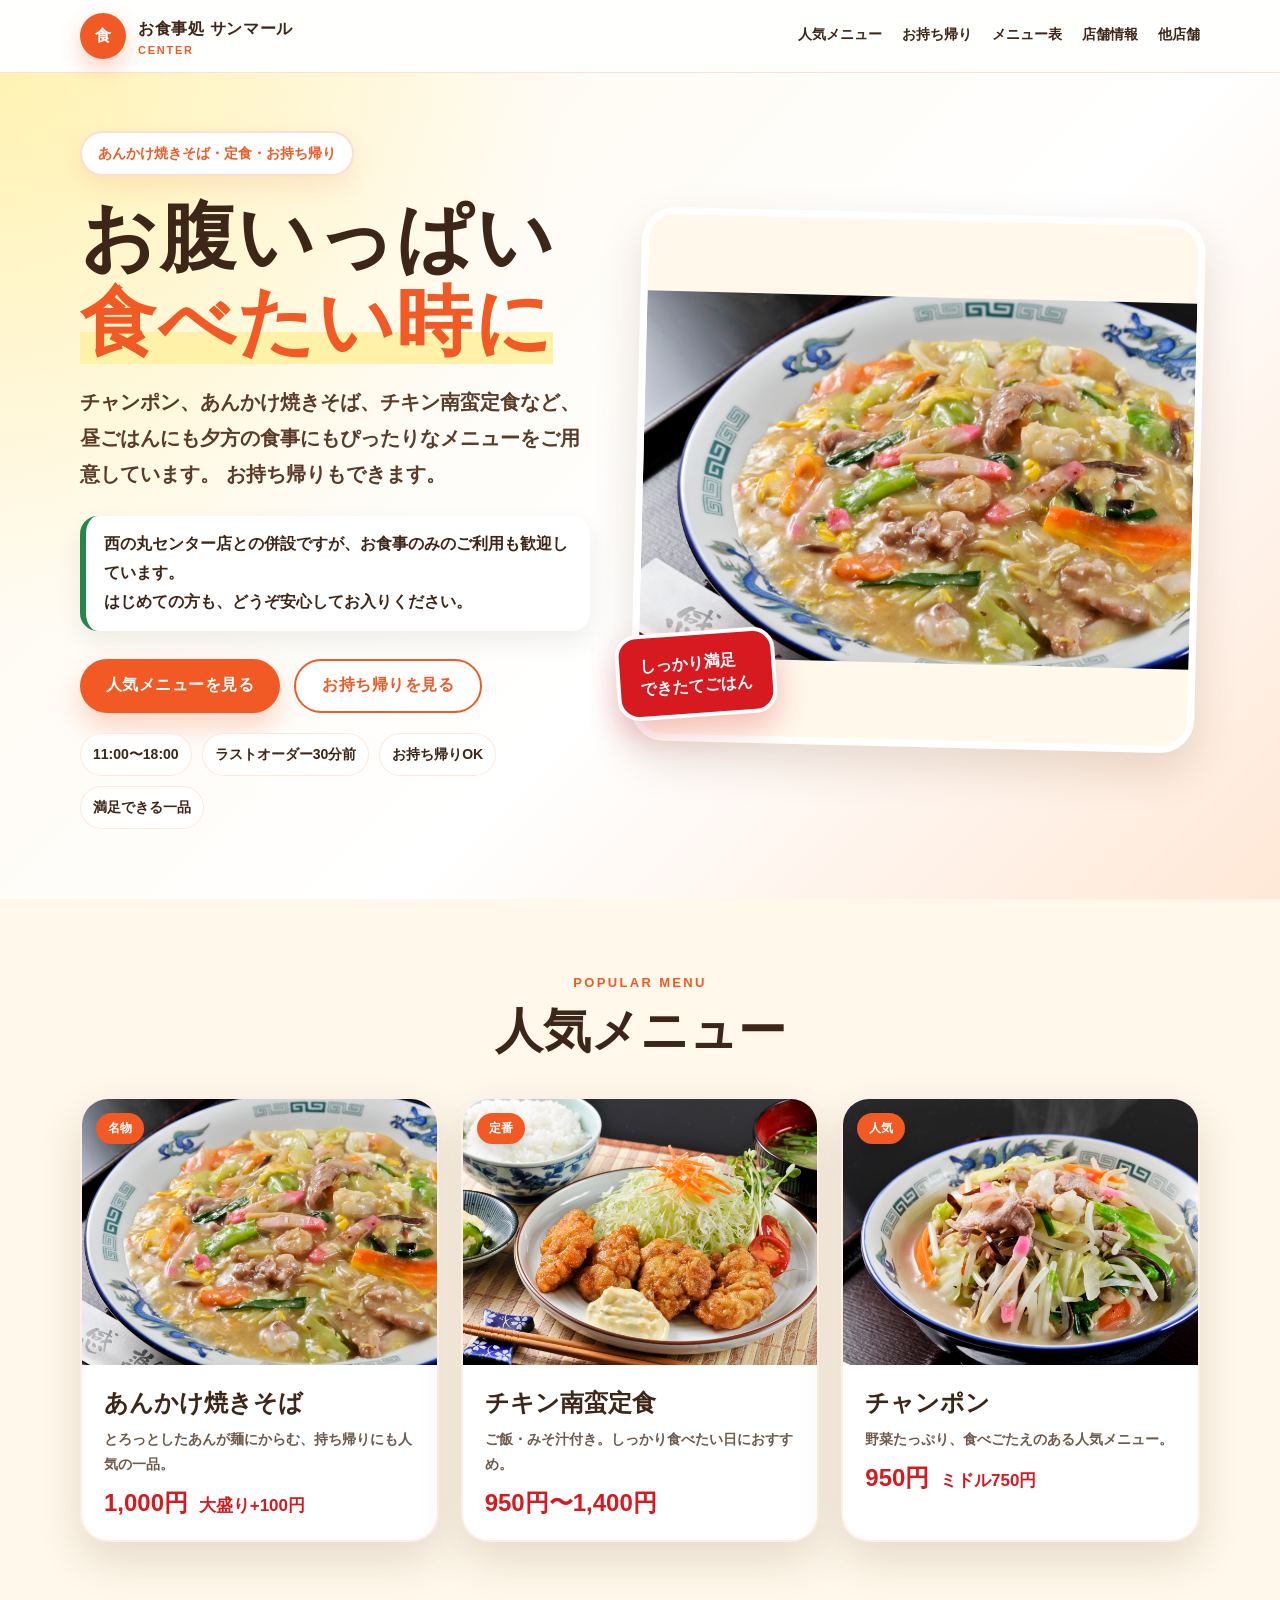
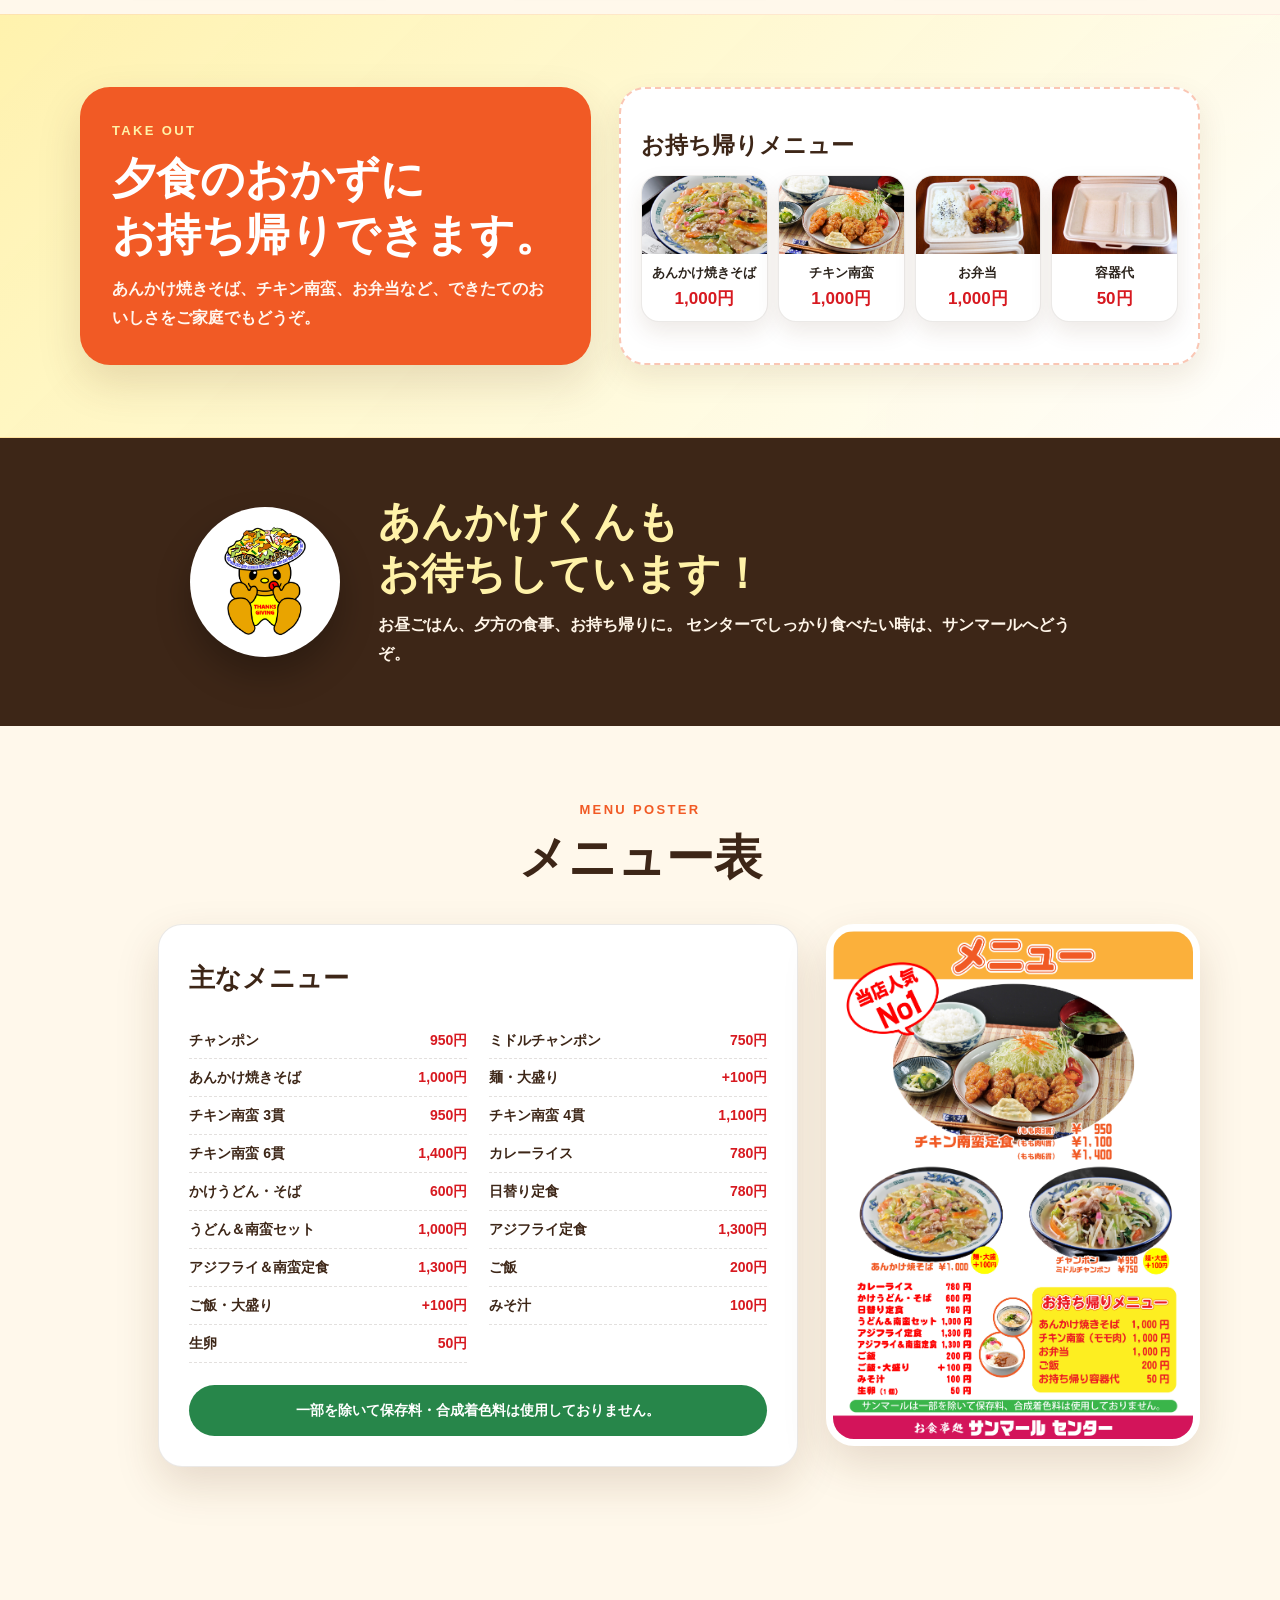
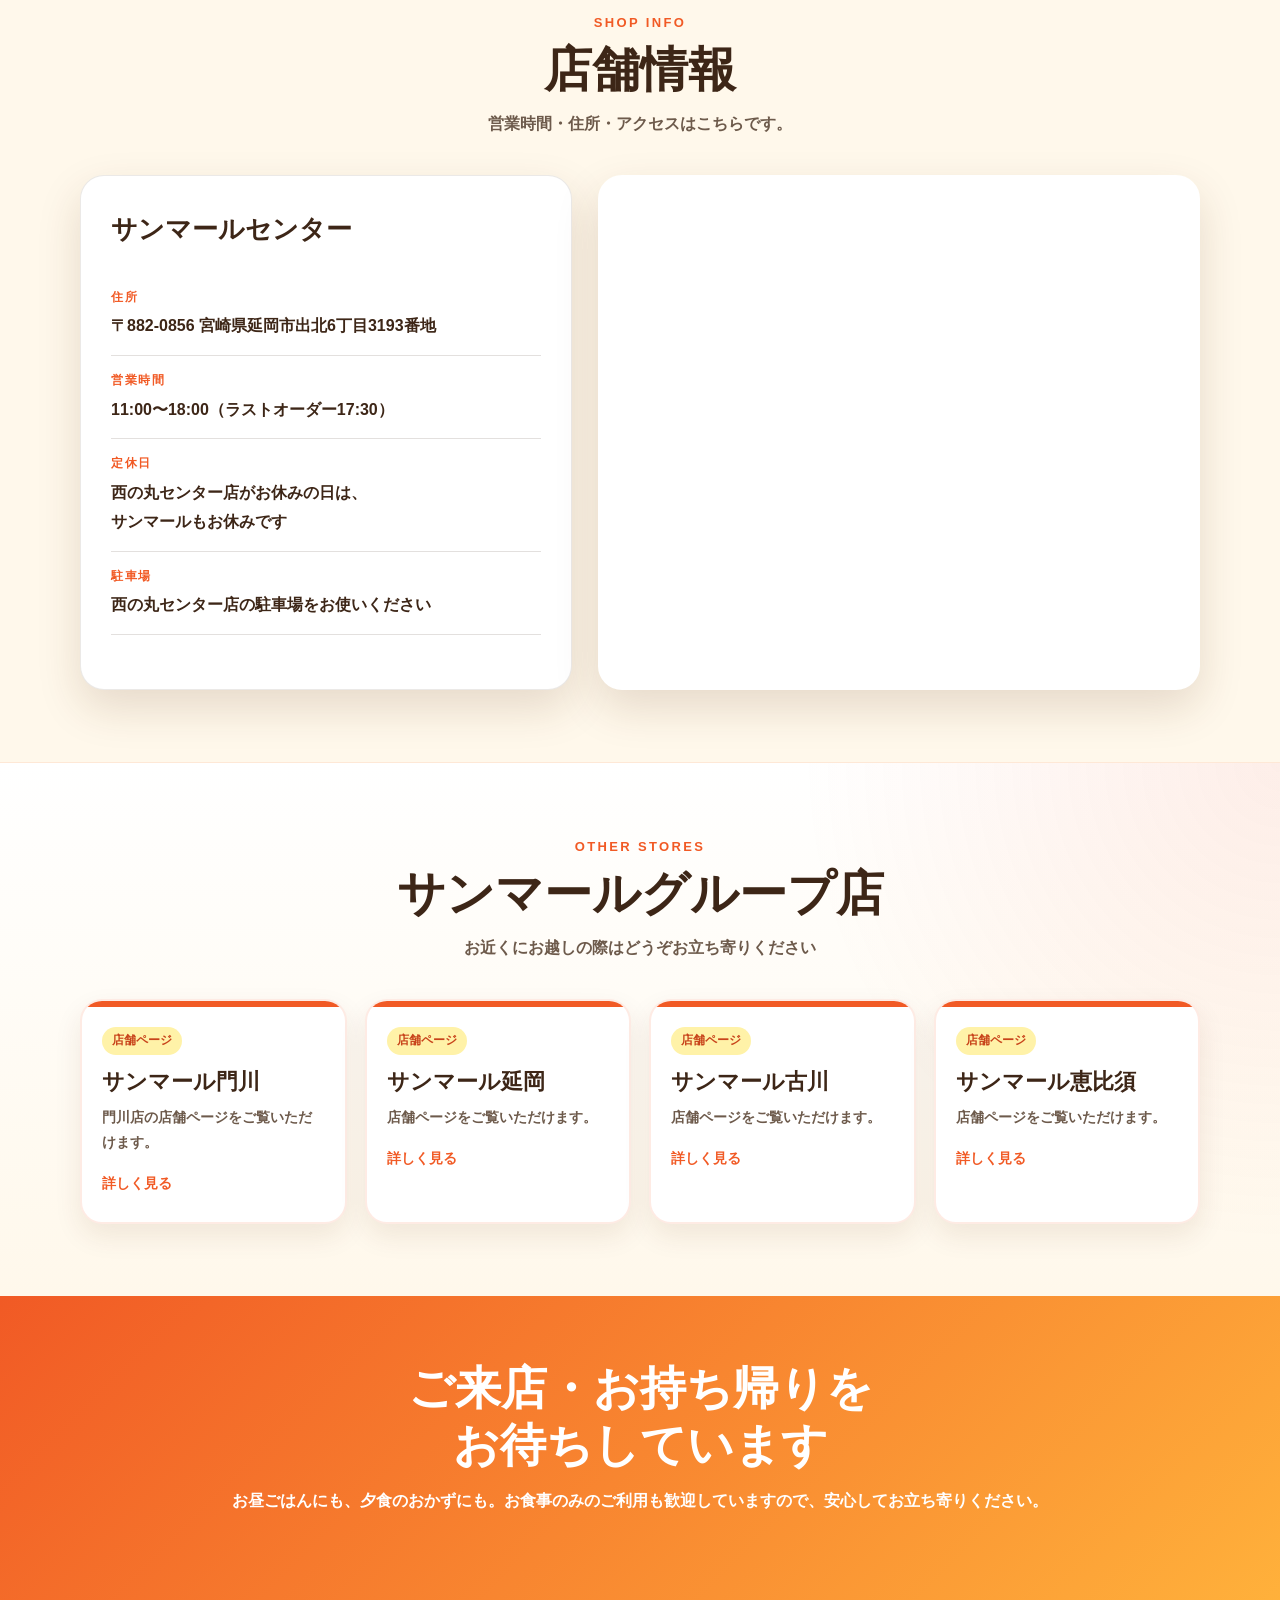
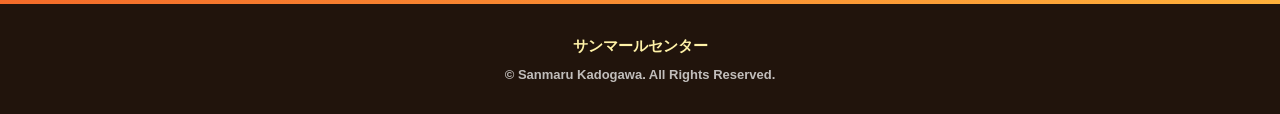
==== center.html @ 3cd0dd40 "ファーストコミット" ====
<!DOCTYPE html>
<html lang="ja">
<head>
  <meta charset="UTF-8" />
  <meta name="viewport" content="width=device-width, initial-scale=1.0" />
  <title>サンマールセンター｜あんかけ焼きそば・定食・お持ち帰り</title>
  <meta name="description" content="お食事処 サンマールセンターのホームページ。ちゃんぽん、あんかけ焼きそば、チキン南蛮定食など、しっかり食べたい日にうれしいメニューとお持ち帰りをご紹介します。" />

  <style>
    :root {
      --main: #f15a25;
      --main-dark: #c8431a;
      --sub: #ffb13b;
      --yellow: #fff2a8;
      --cream: #fff8eb;
      --paper: #ffffff;
      --brown: #3d2617;
      --text: #2c241d;
      --muted: #6d5a4b;
      --green: #27864a;
      --red: #d71920;
      --line: rgba(61, 38, 23, 0.14);
      --shadow: 0 18px 44px rgba(88, 46, 16, 0.15);
      --radius: 24px;
    }

    * {
      box-sizing: border-box;
      margin: 0;
      padding: 0;
    }

    html {
      scroll-behavior: smooth;
    }

    body {
      font-family: "Yu Gothic", "Hiragino Kaku Gothic ProN", Meiryo, sans-serif;
      color: var(--text);
      background: var(--cream);
      line-height: 1.8;
      overflow-x: hidden;
    }

    a {
      color: inherit;
      text-decoration: none;
    }

    img {
      display: block;
      max-width: 100%;
    }

    .site-header {
      position: sticky;
      top: 0;
      z-index: 100;
      background: rgba(255, 255, 255, 0.94);
      backdrop-filter: blur(12px);
      border-bottom: 1px solid rgba(241, 90, 37, 0.18);
    }

    .header-inner {
      width: min(1120px, calc(100% - 32px));
      margin: 0 auto;
      min-height: 72px;
      display: flex;
      align-items: center;
      justify-content: space-between;
      gap: 20px;
    }

    .logo {
      display: flex;
      align-items: center;
      gap: 12px;
      color: var(--brown);
      font-weight: 900;
      letter-spacing: 0.04em;
      white-space: nowrap;
    }

    .logo-mark {
      width: 46px;
      height: 46px;
      border-radius: 50%;
      display: grid;
      place-items: center;
      background: var(--main);
      color: #fff;
      font-weight: 900;
      box-shadow: 0 10px 22px rgba(241, 90, 37, 0.28);
    }

    .logo small {
      display: block;
      color: var(--main);
      font-size: 11px;
      letter-spacing: 0.16em;
      line-height: 1.2;
    }

    .nav {
      display: flex;
      align-items: center;
      gap: 20px;
      color: var(--brown);
      font-size: 14px;
      font-weight: 800;
    }

    .nav a {
      padding: 8px 0;
      border-bottom: 3px solid transparent;
    }

    .nav a:hover {
      color: var(--main);
      border-bottom-color: var(--main);
    }

    .nav .tel-link {
      padding: 10px 18px;
      border-radius: 999px;
      background: var(--main);
      color: #fff;
      border-bottom: none;
      box-shadow: 0 10px 24px rgba(241, 90, 37, 0.24);
    }

    .hero {
      background:
        radial-gradient(circle at top left, rgba(255, 242, 168, 0.84), transparent 35rem),
        linear-gradient(135deg, #fff8eb 0%, #ffffff 58%, #ffe8d7 100%);
      padding: 58px 0 70px;
    }

    .hero-inner {
      width: min(1120px, calc(100% - 32px));
      margin: 0 auto;
      display: grid;
      grid-template-columns: 0.95fr 1.05fr;
      align-items: center;
      gap: 46px;
    }

    .hero-copy {
      position: relative;
      z-index: 1;
    }

    .badge {
      display: inline-flex;
      align-items: center;
      gap: 8px;
      margin-bottom: 18px;
      padding: 8px 16px;
      border-radius: 999px;
      background: #fff;
      color: var(--main);
      border: 2px solid rgba(241, 90, 37, 0.20);
      font-size: 14px;
      font-weight: 900;
      box-shadow: 0 10px 24px rgba(241, 90, 37, 0.12);
    }

    .hero h1 {
      color: var(--brown);
      font-size: clamp(38px, 6vw, 76px);
      line-height: 1.12;
      letter-spacing: 0.02em;
      margin-bottom: 20px;
    }

    .hero h1 span {
      color: var(--main);
      background: linear-gradient(transparent 62%, var(--yellow) 62%);
    }

    .lead {
      color: #5a3b28;
      font-size: clamp(16px, 2vw, 20px);
      font-weight: 700;
      margin-bottom: 24px;
      max-width: 620px;
    }

    .entry-note {
      background: #fff;
      border-left: 6px solid var(--green);
      border-radius: 18px;
      padding: 14px 18px;
      color: var(--brown);
      font-weight: 900;
      box-shadow: 0 10px 24px rgba(44, 36, 29, 0.08);
      margin-bottom: 28px;
    }

    .hero-actions {
      display: flex;
      flex-wrap: wrap;
      gap: 14px;
      margin-bottom: 20px;
    }

    .btn {
      display: inline-flex;
      align-items: center;
      justify-content: center;
      min-height: 54px;
      padding: 0 26px;
      border-radius: 999px;
      font-weight: 900;
      letter-spacing: 0.03em;
      transition: 0.22s ease;
    }

    .btn:hover {
      transform: translateY(-2px);
    }

    .btn-main {
      background: var(--main);
      color: #fff;
      box-shadow: 0 14px 28px rgba(241, 90, 37, 0.25);
    }

    .btn-sub {
      background: #fff;
      color: var(--main);
      border: 2px solid var(--main);
    }

    .hero-points {
      display: flex;
      flex-wrap: wrap;
      gap: 10px;
      list-style: none;
      color: var(--brown);
      font-weight: 900;
      font-size: 14px;
    }

    .hero-points li {
      background: rgba(255, 255, 255, 0.86);
      border: 1px solid rgba(241, 90, 37, 0.14);
      padding: 8px 12px;
      border-radius: 999px;
    }

    .hero-visual {
      position: relative;
    }

    .hero-photo {
      border-radius: 34px;
      overflow: hidden;
      background: #fff;
      box-shadow: var(--shadow);
      border: 7px solid #fff;
      transform: rotate(1.4deg);
    }

    .hero-photo img {
      width: 100%;
      height: 520px;
      object-fit: contain;
      background: #fff8eb;
    }

    .hero-chip {
      position: absolute;
      left: -20px;
      bottom: 30px;
      background: var(--red);
      color: #fff;
      padding: 16px 20px;
      border-radius: 22px;
      font-weight: 900;
      line-height: 1.45;
      border: 4px solid #fff;
      box-shadow: 0 14px 30px rgba(215, 25, 32, 0.26);
      transform: rotate(-4deg);
    }

    .section {
      width: min(1120px, calc(100% - 32px));
      margin: 0 auto;
      padding: 72px 0;
    }

    .section-title {
      text-align: center;
      margin-bottom: 36px;
    }

    .section-title .en {
      display: block;
      color: var(--main);
      font-size: 13px;
      font-weight: 900;
      letter-spacing: 0.18em;
      margin-bottom: 6px;
    }

    .section-title h2 {
      color: var(--brown);
      font-size: clamp(30px, 4vw, 48px);
      line-height: 1.25;
    }

    .section-title p {
      color: var(--muted);
      font-weight: 700;
      margin-top: 10px;
    }

    .menu-grid {
      display: grid;
      grid-template-columns: repeat(3, 1fr);
      gap: 22px;
    }

    .menu-card {
      background: #fff;
      border-radius: 28px;
      overflow: hidden;
      box-shadow: var(--shadow);
      border: 2px solid rgba(241, 90, 37, 0.10);
      transition: 0.22s ease;
    }

    .menu-card:hover {
      transform: translateY(-5px);
    }

    .menu-photo {
      position: relative;
      aspect-ratio: 4 / 3;
      background: #f2dfca;
      overflow: hidden;
    }

    .menu-photo img {
      width: 100%;
      height: 100%;
      object-fit: cover;
    }

    .menu-tag {
      position: absolute;
      top: 14px;
      left: 14px;
      background: var(--main);
      color: #fff;
      border-radius: 999px;
      padding: 5px 12px;
      font-size: 12px;
      font-weight: 900;
      box-shadow: 0 8px 16px rgba(0, 0, 0, 0.14);
    }

    .menu-card-body {
      padding: 22px;
    }

    .menu-card-body h3 {
      color: var(--brown);
      font-size: 24px;
      line-height: 1.35;
      margin-bottom: 8px;
    }

    .menu-card-body p {
      color: var(--muted);
      font-size: 14px;
      font-weight: 700;
      margin-bottom: 12px;
    }

    .price {
      color: var(--red);
      font-size: 24px;
      font-weight: 900;
      line-height: 1.2;
      white-space: nowrap;
    }

    .price-note {
      display: inline-block;
      margin-left: 4px;
      font-size: 17px;
      line-height: 1.2;
      white-space: nowrap;
    }

    .takeout-section {
      background:
        linear-gradient(135deg, rgba(255, 242, 168, 0.92), rgba(255, 255, 255, 0.96)),
        radial-gradient(circle at bottom right, rgba(241, 90, 37, 0.18), transparent 28rem);
      border-top: 1px solid rgba(241, 90, 37, 0.12);
      border-bottom: 1px solid rgba(241, 90, 37, 0.12);
    }

    .takeout-wrap {
      width: min(1120px, calc(100% - 32px));
      margin: 0 auto;
      padding: 72px 0;
    }

    .takeout-head {
      display: grid;
      grid-template-columns: 0.9fr 1.1fr;
      gap: 28px;
      align-items: stretch;
    }

    .takeout-message {
      background: var(--main);
      color: #fff;
      padding: 32px;
      border-radius: 30px;
      box-shadow: var(--shadow);
    }

    .takeout-message .en {
      font-weight: 900;
      letter-spacing: 0.18em;
      font-size: 13px;
      color: var(--yellow);
    }

    .takeout-message h2 {
      font-size: clamp(32px, 3.6vw, 44px);
      line-height: 1.28;
      margin: 8px 0 12px;
    }

    .takeout-message p {
      font-weight: 800;
      color: #fff7ef;
    }

    .nobr {
      white-space: nowrap;
    }

    .takeout-menu-panel {
      background: #fff;
      border-radius: 26px;
      padding: 22px 20px;
      box-shadow: 0 12px 30px rgba(88, 46, 16, 0.10);
      border: 2px dashed rgba(241, 90, 37, 0.34);
      display: flex;
      flex-direction: column;
      justify-content: center;
    }

    .takeout-menu-title {
      color: var(--brown);
      font-size: 23px;
      margin-bottom: 14px;
      line-height: 1.35;
    }

    .takeout-grid {
      display: grid;
      grid-template-columns: repeat(4, 1fr);
      gap: 10px;
    }

    .takeout-card {
      background: #fff;
      border-radius: 18px;
      overflow: hidden;
      box-shadow: 0 10px 22px rgba(88, 46, 16, 0.10);
      border: 1px solid rgba(61, 38, 23, 0.10);
    }

    .takeout-card img {
      width: 100%;
      aspect-ratio: 4 / 3;
      object-fit: cover;
      background: #f2dfca;
    }

    .takeout-card-body {
      padding: 16px;
      text-align: center;
      font-weight: 900;
    }

    .takeout-card-body span {
      display: block;
      color: var(--red);
      font-size: 20px;
      margin-top: 4px;
    }

    .takeout-menu-panel .takeout-card img {
      aspect-ratio: 16 / 10;
    }

    .takeout-menu-panel .takeout-card-body {
      padding: 10px 6px;
      font-size: 13px;
      line-height: 1.45;
    }

    .takeout-menu-panel .takeout-card-body span {
      font-size: 17px;
    }

    .first-guide {
      display: grid;
      grid-template-columns: 1fr 1fr 1fr;
      gap: 20px;
    }

    .guide-card {
      background: #fff;
      border-radius: var(--radius);
      padding: 26px;
      border: 2px solid rgba(241, 90, 37, 0.12);
      box-shadow: 0 12px 28px rgba(88, 46, 16, 0.09);
    }

    .guide-icon {
      width: 50px;
      height: 50px;
      border-radius: 50%;
      display: grid;
      place-items: center;
      background: var(--yellow);
      color: var(--main-dark);
      font-size: 24px;
      margin-bottom: 12px;
    }

    .guide-card h3 {
      color: var(--brown);
      font-size: 21px;
      margin-bottom: 8px;
    }

    .guide-card p {
      color: var(--muted);
      font-weight: 700;
      font-size: 14px;
    }

    .poster-wrap {
      display: grid;
      grid-template-columns: minmax(600px, 1fr) minmax(300px, 0.52fr);
      gap: 28px;
      align-items: start;
      justify-content: center;
    }

    .poster-text,
    .info-card,
    .mascot-card {
      background: #fff;
      border-radius: var(--radius);
      padding: 30px;
      box-shadow: var(--shadow);
      border: 1px solid rgba(61, 38, 23, 0.10);
    }

    .poster-text {
      width: 100%;
      max-width: 640px;
      justify-self: end;
      min-height: 430px;
      display: flex;
      flex-direction: column;
      justify-content: center;
    }

    .poster-text h3,
    .info-card h3,
    .mascot-card h3 {
      color: var(--brown);
      font-size: 26px;
      margin-bottom: 20px;
    }

    .menu-list {
      display: grid;
      grid-template-columns: repeat(2, minmax(0, 1fr));
      column-gap: 22px;
      list-style: none;
    }

    .menu-list li {
      display: flex;
      justify-content: space-between;
      align-items: baseline;
      gap: 10px;
      min-width: 0;
      padding: 9px 0;
      border-bottom: 1px dashed var(--line);
      color: var(--brown);
      font-size: 14px;
      font-weight: 900;
      line-height: 1.35;
    }

    .menu-list li span:first-child {
      min-width: 0;
    }

    .menu-list li span:last-child {
      color: var(--red);
      white-space: nowrap;
    }

    .notice {
      margin-top: 22px;
      background: var(--green);
      color: #fff;
      border-radius: 999px;
      padding: 13px 16px;
      font-size: 14px;
      font-weight: 900;
      text-align: center;
    }

    .photo-panel {
      background: #fff;
      border-radius: 28px;
      overflow: hidden;
      box-shadow: var(--shadow);
      border: 7px solid #fff;
      width: 100%;
      max-width: 380px;
      justify-self: start;
    }

    .photo-panel img {
      width: 100%;
      height: auto;
    }


    .stores-section {
      background:
        radial-gradient(circle at top right, rgba(241, 90, 37, 0.10), transparent 30rem),
        linear-gradient(180deg, #ffffff 0%, var(--cream) 100%);
      border-top: 1px solid rgba(241, 90, 37, 0.10);
    }

    .store-grid {
      display: grid;
      grid-template-columns: repeat(4, 1fr);
      gap: 18px;
    }

    .store-card {
      background: #fff;
      border-radius: 22px;
      padding: 24px 20px;
      border: 2px solid rgba(241, 90, 37, 0.12);
      box-shadow: 0 12px 28px rgba(88, 46, 16, 0.09);
      transition: 0.22s ease;
      position: relative;
      overflow: hidden;
    }

    .store-card::before {
      content: "";
      position: absolute;
      inset: 0 0 auto 0;
      height: 6px;
      background: var(--main);
    }

    .store-card:hover {
      transform: translateY(-4px);
      box-shadow: 0 18px 38px rgba(88, 46, 16, 0.14);
    }

    .store-card .store-label {
      display: inline-flex;
      align-items: center;
      justify-content: center;
      min-height: 28px;
      padding: 0 10px;
      border-radius: 999px;
      background: var(--yellow);
      color: var(--main-dark);
      font-size: 12px;
      font-weight: 900;
      margin-bottom: 12px;
    }

    .store-card h3 {
      color: var(--brown);
      font-size: 22px;
      line-height: 1.35;
      margin-bottom: 8px;
    }

    .store-card p {
      color: var(--muted);
      font-size: 14px;
      font-weight: 700;
      margin-bottom: 14px;
    }

    .store-card .store-link-text {
      color: var(--main);
      font-weight: 900;
      font-size: 14px;
    }


    .mascot-area {
      background: var(--brown);
      color: #fff;
    }

    .mascot-inner {
      width: min(900px, calc(100% - 32px));
      margin: 0 auto;
      padding: 58px 0;
      display: grid;
      grid-template-columns: 160px 1fr;
      gap: 28px;
      align-items: center;
    }

    .mascot-img {
      width: 150px;
      height: 150px;
      border-radius: 50%;
      object-fit: contain;
      background: #fff;
      padding: 12px;
      box-shadow: 0 18px 34px rgba(0, 0, 0, 0.26);
    }

    .mascot-area h2 {
      color: var(--yellow);
      font-size: clamp(28px, 4vw, 42px);
      line-height: 1.25;
      margin-bottom: 10px;
    }

    .mascot-area p {
      color: #fff5e8;
      font-weight: 800;
    }

    .info {
      display: grid;
      grid-template-columns: 0.9fr 1.1fr;
      gap: 26px;
      align-items: stretch;
    }

    .info-row {
      padding: 14px 0;
      border-bottom: 1px solid var(--line);
    }

    .info-row strong {
      display: block;
      color: var(--main);
      font-size: 12px;
      letter-spacing: 0.14em;
      margin-bottom: 4px;
    }

    .info-row span,
    .info-row a {
      font-weight: 800;
      color: var(--brown);
    }

    .map-box {
      min-height: 380px;
      border-radius: var(--radius);
      overflow: hidden;
      box-shadow: var(--shadow);
      border: 7px solid #fff;
      background: #fff;
    }

    .map-box iframe {
      width: 100%;
      height: 100%;
      min-height: 380px;
      border: 0;
      display: block;
    }
.cta {
      background: linear-gradient(135deg, var(--main), var(--sub));
      color: #fff;
      text-align: center;
      padding: 64px 20px;
    }

    .cta h2 {
      font-size: clamp(30px, 4vw, 46px);
      line-height: 1.25;
      margin-bottom: 12px;
    }

    .cta p {
      font-weight: 800;
      margin-bottom: 24px;
    }

    .cta .tel {
      display: inline-flex;
      align-items: center;
      justify-content: center;
      min-height: 58px;
      padding: 0 30px;
      border-radius: 999px;
      background: #fff;
      color: var(--main);
      font-size: 24px;
      font-weight: 900;
      box-shadow: 0 14px 30px rgba(0, 0, 0, 0.16);
    }

    .site-footer {
      background: #21140c;
      color: rgba(255, 255, 255, 0.72);
      text-align: center;
      padding: 28px 20px;
      font-size: 13px;
      font-weight: 700;
    }

    .site-footer strong {
      display: block;
      color: #fff2a8;
      font-size: 15px;
      margin-bottom: 4px;
    }

    @media (max-width: 960px) {
      .nav {
        display: none;
      }

      .hero-inner,
      .takeout-head,
      .poster-wrap,
      .info,
      .mascot-inner {
        grid-template-columns: 1fr;
      }

      .poster-text,
      .photo-panel {
        max-width: 560px;
        justify-self: center;
      }

      .hero {
        padding-top: 42px;
      }

      .hero-photo {
        transform: none;
      }

      .hero-photo img {
        height: 380px;
      }

      .hero-chip {
        left: 14px;
        bottom: 14px;
      }

      .menu-grid,
      .first-guide {
        grid-template-columns: 1fr;
      }

      .store-grid {
        grid-template-columns: repeat(2, 1fr);
      }

      .takeout-grid {
        grid-template-columns: repeat(2, 1fr);
      }

      .mascot-img {
        justify-self: center;
      }

      .mascot-area {
        text-align: center;
      }
    }

    @media (min-width: 561px) and (max-width: 960px) {
      .poster-wrap {
        grid-template-columns: minmax(0, 1fr) minmax(220px, 0.48fr);
        gap: 22px;
      }

      .poster-text,
      .photo-panel {
        max-width: none;
      }

      .poster-text {
        padding: 24px;
      }

      .menu-list {
        grid-template-columns: repeat(2, minmax(0, 1fr));
        column-gap: 18px;
      }

      .menu-list li {
        font-size: 13px;
        gap: 8px;
        padding: 8px 0;
      }

      .notice {
        font-size: 12px;
        padding: 10px 12px;
      }
    }
    @media (max-width: 560px) {
      .header-inner,
      .hero-inner,
      .section,
      .takeout-wrap,
      .mascot-inner {
        width: min(100% - 22px, 1120px);
      }

      .site-header {
        position: static;
      }

      .logo {
        font-size: 14px;
      }

      .logo-mark {
        width: 40px;
        height: 40px;
      }

      .hero h1 {
        font-size: 38px;
      }

      .hero-photo img {
        height: 300px;
      }

      .btn,
      .cta .tel {
        width: 100%;
      }

      .takeout-grid {
        grid-template-columns: 1fr;
      }

      .store-grid {
        grid-template-columns: 1fr;
      }

      .takeout-message,
      .poster-text,
      .info-card {
        padding: 24px;
      }

      .photo-panel {
        max-width: 100%;
      }

      .nobr {
        white-space: normal;
      }

      .menu-list {
        grid-template-columns: 1fr;
      }

      .menu-list li {
        align-items: flex-start;
        font-size: 14px;
      }
}
  </style>
</head>
<body>
  <header class="site-header">
    <div class="header-inner">
      <a href="#top" class="logo">
        <span class="logo-mark">食</span>
        <span>
          お食事処 サンマール
          <small>CENTER</small>
        </span>
      </a>

      <nav class="nav">
        <a href="#menu">人気メニュー</a>
        <a href="#takeout">お持ち帰り</a>
        <a href="#poster">メニュー表</a>
        <a href="#access">店舗情報</a>
        <a href="#stores">他店舗</a>
      </nav>
    </div>
  </header>

  <main id="top">
    <section class="hero">
      <div class="hero-inner">
        <div class="hero-copy">
          <div class="badge">あんかけ焼きそば・定食・お持ち帰り</div>
          <h1>お腹いっぱい<br><span>食べたい時に</span></h1>
          <p class="lead">
            チャンポン、あんかけ焼きそば、チキン南蛮定食など、
            昼ごはんにも夕方の食事にもぴったりなメニューをご用意しています。
            お持ち帰りもできます。
          </p>


          <div class="entry-note">
            西の丸センター店との併設ですが、お食事のみのご利用も歓迎しています。<br>
            はじめての方も、どうぞ安心してお入りください。
          </div>
          <div class="hero-actions">
            <a href="#menu" class="btn btn-main">人気メニューを見る</a>
            <a href="#takeout" class="btn btn-sub">お持ち帰りを見る</a>
          </div>

          <ul class="hero-points">
            <li>11:00〜18:00</li><li>ラストオーダー30分前</li>
            <li>お持ち帰りOK</li>
            <li>満足できる一品</li>
          </ul>
        </div>

        <div class="hero-visual">
          <div class="hero-photo">
            <img src="images/131204_440.jpg" alt="チキン南蛮定食" />
          </div>
          <div class="hero-chip">しっかり満足<br>できたてごはん</div>
        </div>
      </div>
    </section>

    <section class="section" id="menu">
      <div class="section-title">
        <span class="en">POPULAR MENU</span>
        <h2>人気メニュー</h2>
      </div>

      <div class="menu-grid">
        <article class="menu-card">
          <div class="menu-photo">
            <img src="images/131204_440.jpg" alt="あんかけ焼きそば" />
            <span class="menu-tag">名物</span>
          </div>
          <div class="menu-card-body">
            <h3>あんかけ焼きそば</h3>
            <p>とろっとしたあんが麺にからむ、持ち帰りにも人気の一品。</p>
            <div class="price">1,000円 <span class="price-note">大盛り+100円</span></div>
          </div>
        </article>

        <article class="menu-card">
          <div class="menu-photo">
            <img src="images/131204_396.jpg" alt="チキン南蛮定食" />
            <span class="menu-tag">定番</span>
          </div>
          <div class="menu-card-body">
            <h3>チキン南蛮定食</h3>
            <p>ご飯・みそ汁付き。しっかり食べたい日におすすめ。</p>
            <div class="price">950円〜1,400円</div>
          </div>
        </article>

        <article class="menu-card">
          <div class="menu-photo">
            <img src="images/131204_443.jpg" alt="チャンポン" />
            <span class="menu-tag">人気</span>
          </div>
          <div class="menu-card-body">
            <h3>チャンポン</h3>
            <p>野菜たっぷり、食べごたえのある人気メニュー。</p>
            <div class="price">950円 <span class="price-note">ミドル750円</span></div>
          </div>
        </article>
      </div>
    </section>

    <section class="takeout-section" id="takeout">
      <div class="takeout-wrap">
        <div class="takeout-head">
          <div class="takeout-message">
            <div class="en">TAKE OUT</div>
            <h2><span class="nobr">夕食のおかずに</span><br><span class="nobr">お持ち帰りできます。</span></h2>
            <p>あんかけ焼きそば、チキン南蛮、お弁当など、できたてのおいしさをご家庭でもどうぞ。</p>
          </div>

          <div class="takeout-menu-panel">
            <h3 class="takeout-menu-title">お持ち帰りメニュー</h3>
            <div class="takeout-grid">
              <article class="takeout-card">
                <img src="images/131204_440.jpg" alt="あんかけ焼きそば" />
                <div class="takeout-card-body">あんかけ焼きそば<span>1,000円</span></div>
              </article>
              <article class="takeout-card">
                <img src="images/131204_396.jpg" alt="チキン南蛮" />
                <div class="takeout-card-body">チキン南蛮<span>1,000円</span></div>
              </article>
              <article class="takeout-card">
                <img src="images/IMG_4822.JPG" alt="お弁当" />
                <div class="takeout-card-body">お弁当<span>1,000円</span></div>
              </article>
              <article class="takeout-card">
                <img src="images/弁当箱.jpg" alt="お持ち帰り容器" />
                <div class="takeout-card-body">容器代<span>50円</span></div>
              </article>
            </div>
          </div>
        </div>
      </div>
    </section>

    <section class="mascot-area">
      <div class="mascot-inner">
        <img class="mascot-img" src="images/あんかけくん2021.jpg" alt="あんかけくん" />
        <div>
          <h2>あんかけくんも<br>お待ちしています！</h2>
          <p>
            お昼ごはん、夕方の食事、お持ち帰りに。
            センターでしっかり食べたい時は、サンマールへどうぞ。
          </p>
        </div>
      </div>
    </section>

    <section class="section" id="poster">
      <div class="section-title">
        <span class="en">MENU POSTER</span>
        <h2>メニュー表</h2>
      </div>

      <div class="poster-wrap">
        <div class="poster-text">
          <h3>主なメニュー</h3>
          <ul class="menu-list">
            <li><span>チャンポン</span><span>950円</span></li>
            <li><span>ミドルチャンポン</span><span>750円</span></li>
            <li><span>あんかけ焼きそば</span><span>1,000円</span></li>
            <li><span>麺・大盛り</span><span>+100円</span></li>
            <li><span>チキン南蛮 3貫</span><span>950円</span></li>
            <li><span>チキン南蛮 4貫</span><span>1,100円</span></li>
            <li><span>チキン南蛮 6貫</span><span>1,400円</span></li>
            <li><span>カレーライス</span><span>780円</span></li>
            <li><span>かけうどん・そば</span><span>600円</span></li>
            <li><span>日替り定食</span><span>780円</span></li>
            <li><span>うどん＆南蛮セット</span><span>1,000円</span></li>
            <li><span>アジフライ定食</span><span>1,300円</span></li>
            <li><span>アジフライ＆南蛮定食</span><span>1,300円</span></li>
            <li><span>ご飯</span><span>200円</span></li>
            <li><span>ご飯・大盛り</span><span>+100円</span></li>
            <li><span>みそ汁</span><span>100円</span></li>
            <li><span>生卵</span><span>50円</span></li>
          </ul>
          <div class="notice">一部を除いて保存料・合成着色料は使用しておりません。</div>
        </div>

        <div class="photo-panel">
          <img src="images/メニュー_センター.jpg" alt="サンマールセンターのメニュー表" />
        </div>
      </div>
    </section>

    <section class="section" id="access">
      <div class="section-title">
        <span class="en">SHOP INFO</span>
        <h2>店舗情報</h2>
        <p>営業時間・住所・アクセスはこちらです。</p>
      </div>

      <div class="info">
        <div class="info-card">
          <h3>サンマールセンター</h3>
          <div class="info-row"><strong>住所</strong><span>〒882-0856 宮崎県延岡市出北6丁目3193番地</span></div>
          <div class="info-row"><strong>営業時間</strong><span>11:00〜18:00（ラストオーダー17:30）</span></div>
          <div class="info-row"><strong>定休日</strong><span>西の丸センター店がお休みの日は、<br>サンマールもお休みです</span></div>
          <div class="info-row"><strong>駐車場</strong><span>西の丸センター店の駐車場をお使いください</span></div>
          <div style="margin-top: 24px;">
          </div>
        </div>

        <div class="map-box">
          <iframe src="https://www.google.com/maps?q=%E3%82%B5%E3%83%B3%E3%83%9E%E3%83%BC%E3%83%AB%E3%82%BB%E3%83%B3%E3%82%BF%E3%83%BC%20%E5%AE%AE%E5%B4%8E%E7%9C%8C%E5%BB%B6%E5%B2%A1%E5%B8%82%E5%87%BA%E5%8C%976%E4%B8%81%E7%9B%AE3193%E7%95%AA%E5%9C%B0&output=embed" allowfullscreen="" loading="lazy" referrerpolicy="no-referrer-when-downgrade"></iframe>
        </div>
        </div>
      </div>
    </section>

    <section class="stores-section" id="stores">
      <div class="section">
        <div class="section-title">
          <span class="en">OTHER STORES</span>
          <h2>サンマールグループ店</h2>
          <p>お近くにお越しの際はどうぞお立ち寄りください</p>
        </div>

        <div class="store-grid">
          <a class="store-card" href="kadogawa.html" aria-label="お食事処 サンマール 門川の店舗ページ"><span class="store-label">店舗ページ</span><h3>サンマール門川</h3><p>門川店の店舗ページをご覧いただけます。</p><span class="store-link-text">詳しく見る</span></a>
          <a class="store-card" href="nobeoka.html" aria-label="サンマール延岡の店舗ページ"><span class="store-label">店舗ページ</span><h3>サンマール延岡</h3><p>店舗ページをご覧いただけます。</p><span class="store-link-text">詳しく見る</span></a>

          <a class="store-card" href="furukawa.html" aria-label="サンマール古川の店舗ページ"><span class="store-label">店舗ページ</span><h3>サンマール古川</h3><p>店舗ページをご覧いただけます。</p><span class="store-link-text">詳しく見る</span></a>

          <a class="store-card" href="ebisu.html" aria-label="サンマール恵比須の店舗ページ"><span class="store-label">店舗ページ</span><h3>サンマール恵比須</h3><p>店舗ページをご覧いただけます。</p><span class="store-link-text">詳しく見る</span></a>
        </div>
      </div>
    </section>

    <section class="cta">
      <h2>ご来店・お持ち帰りを<br>お待ちしています</h2>
      <p>お昼ごはんにも、夕食のおかずにも。お食事のみのご利用も歓迎していますので、安心してお立ち寄りください。</p>
    </section>
  </main>

  <footer class="site-footer">
    <strong>サンマールセンター</strong>
    © Sanmaru Kadogawa. All Rights Reserved.
  </footer>
</body>
</html>
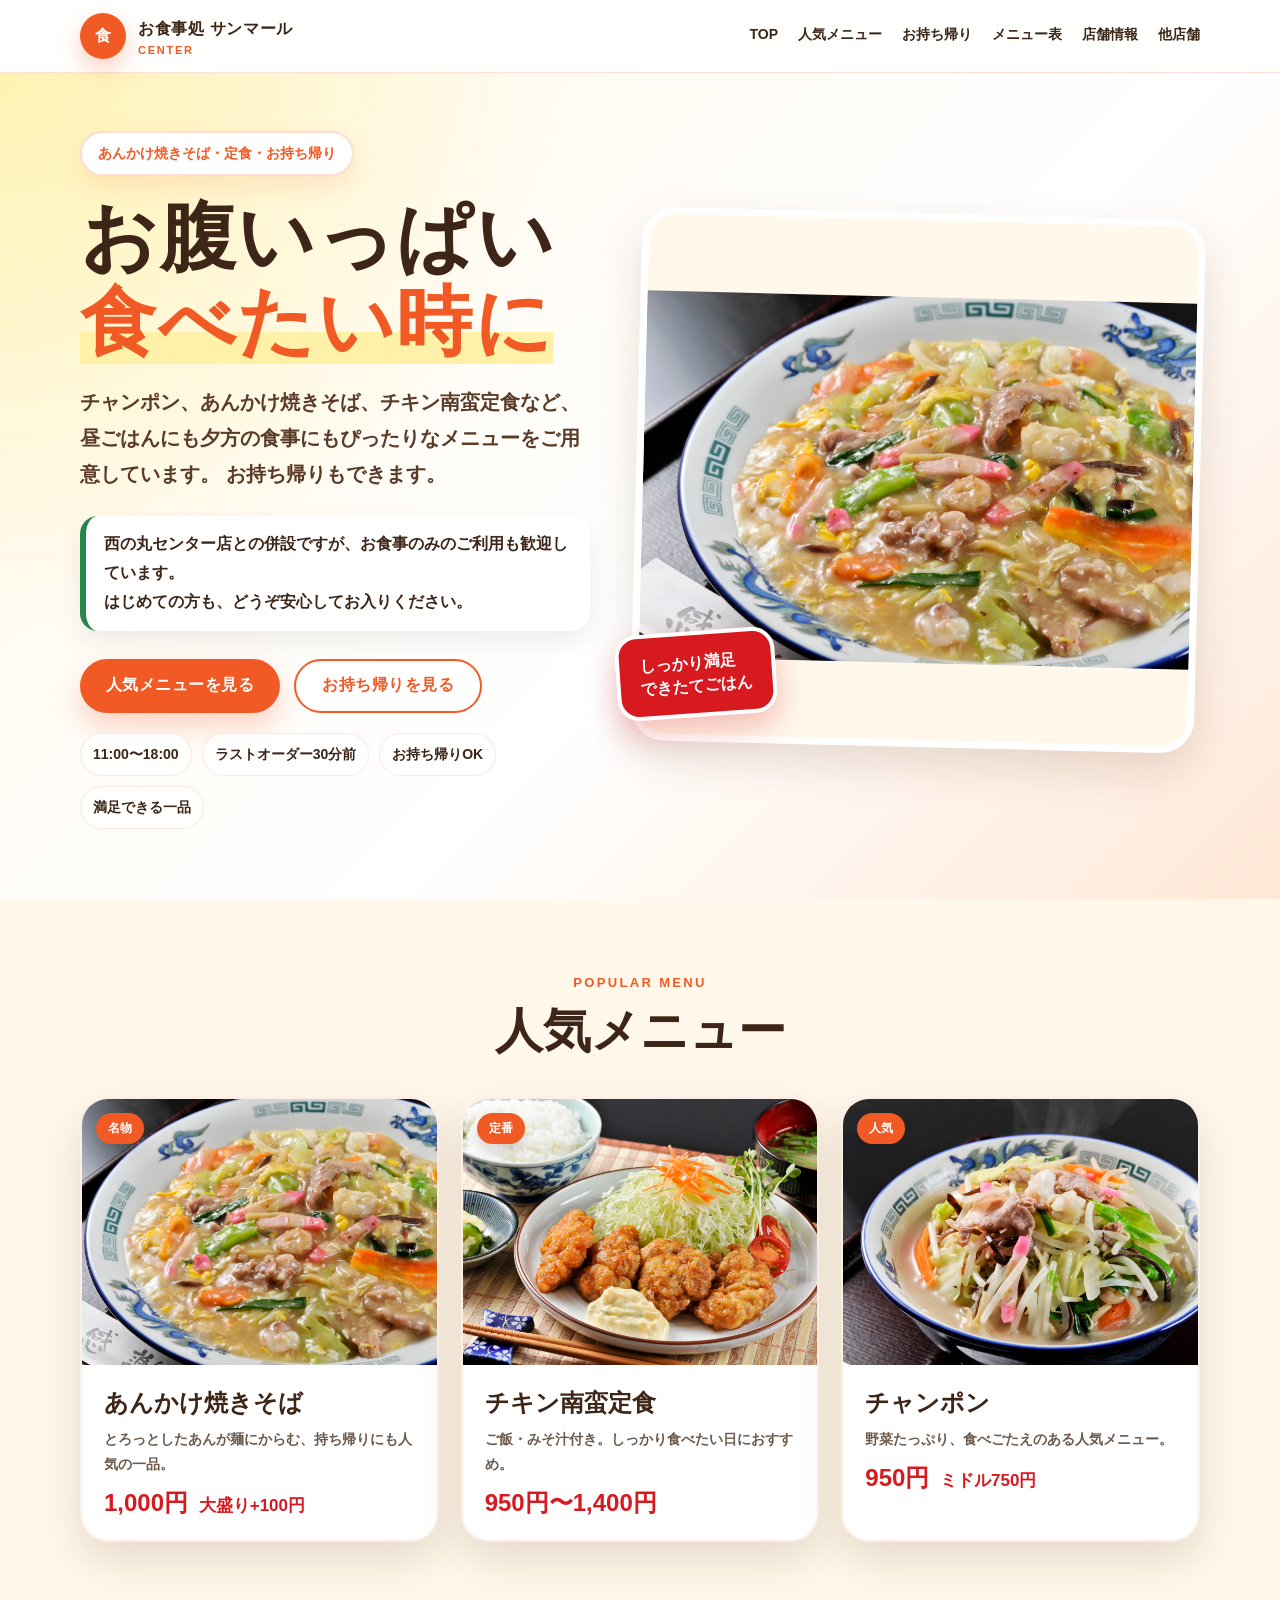
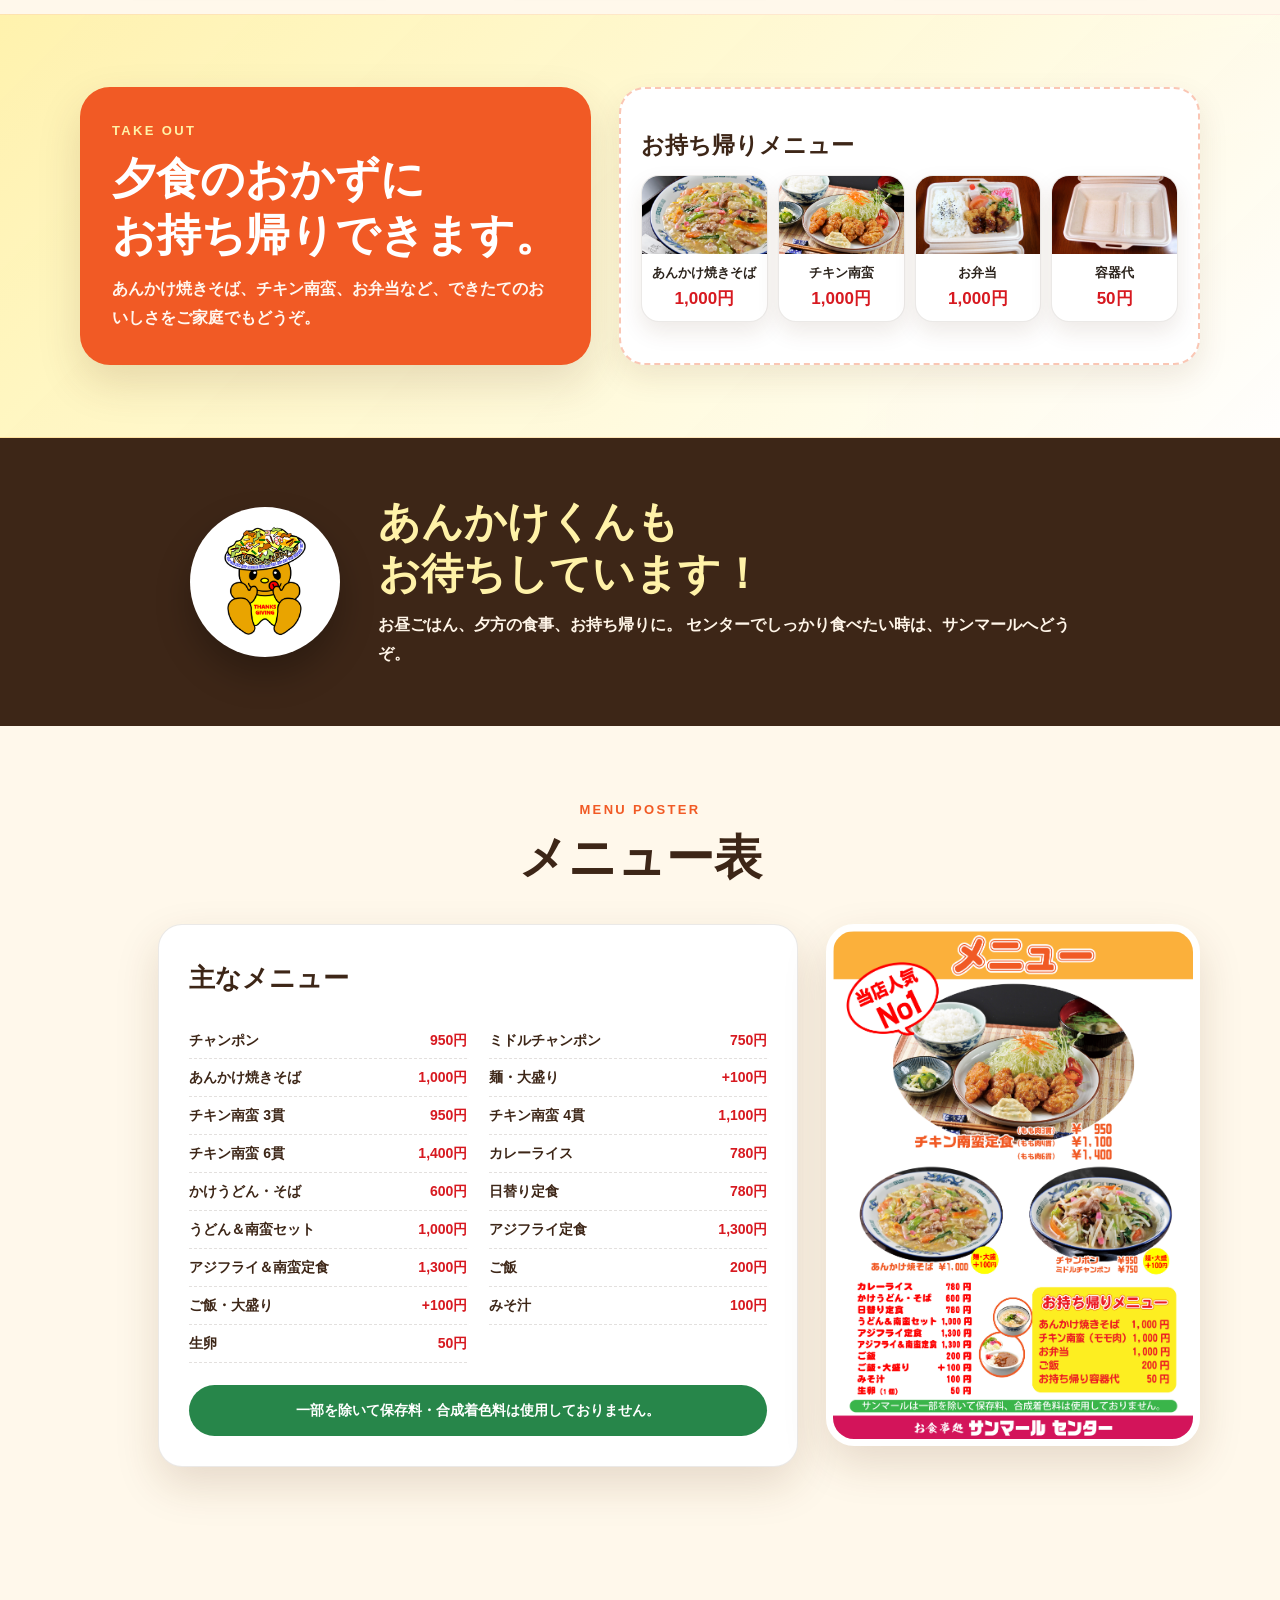
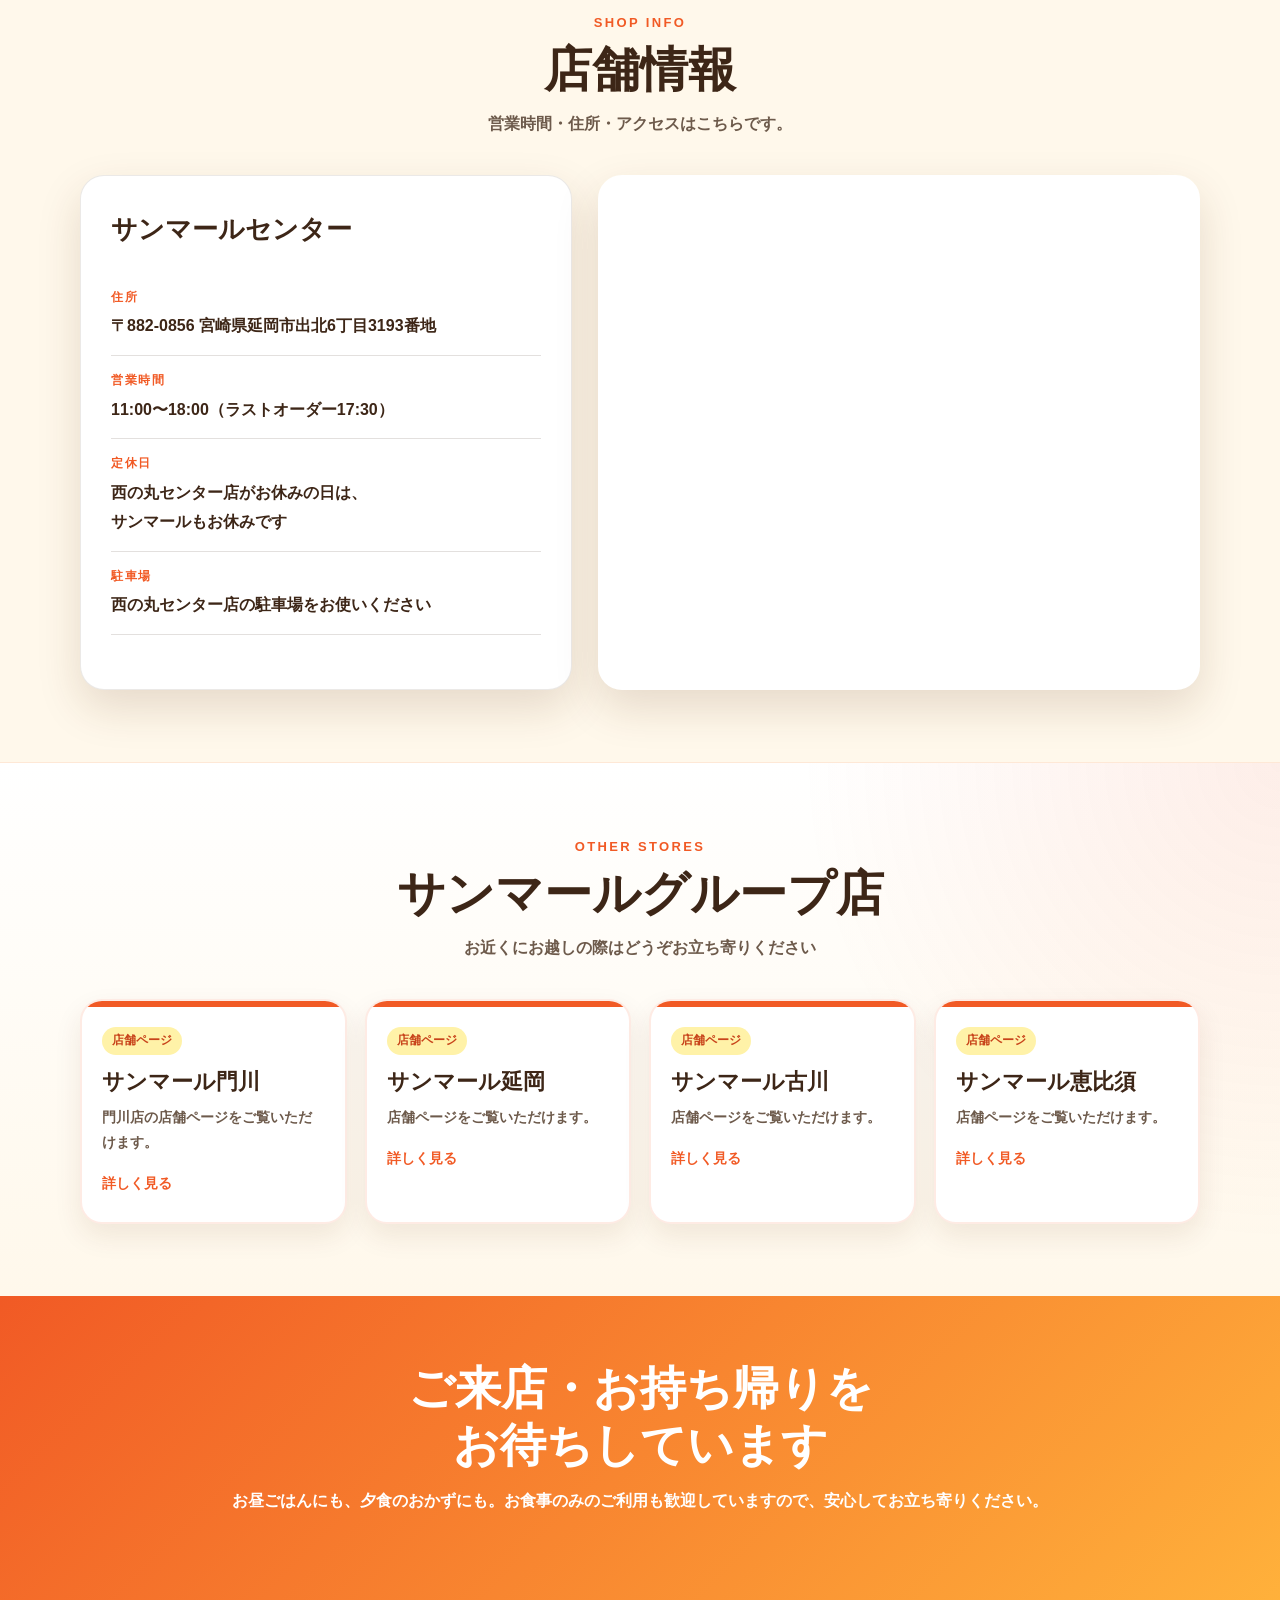
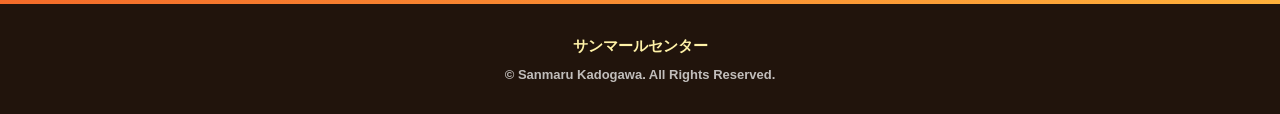
==== commit 5b069a99: "TOPページ作成 そしてアナリティクスとの連携準備" ====
--- a/center.html
+++ b/center.html
@@ -1003,7 +1003,7 @@
 <body>
   <header class="site-header">
     <div class="header-inner">
-      <a href="#top" class="logo">
+      <a href="index.html" class="logo" aria-label="サンマールTOPページ">
         <span class="logo-mark">食</span>
         <span>
           お食事処 サンマール
@@ -1012,6 +1012,7 @@
       </a>
 
       <nav class="nav">
+        <a href="index.html" class="top-link">TOP</a>
         <a href="#menu">人気メニュー</a>
         <a href="#takeout">お持ち帰り</a>
         <a href="#poster">メニュー表</a>
@@ -1242,6 +1243,7 @@
     <strong>サンマールセンター</strong>
     © Sanmaru Kadogawa. All Rights Reserved.
   </footer>
+  <script src="analytics.js" defer></script>
 </body>
 </html>
 
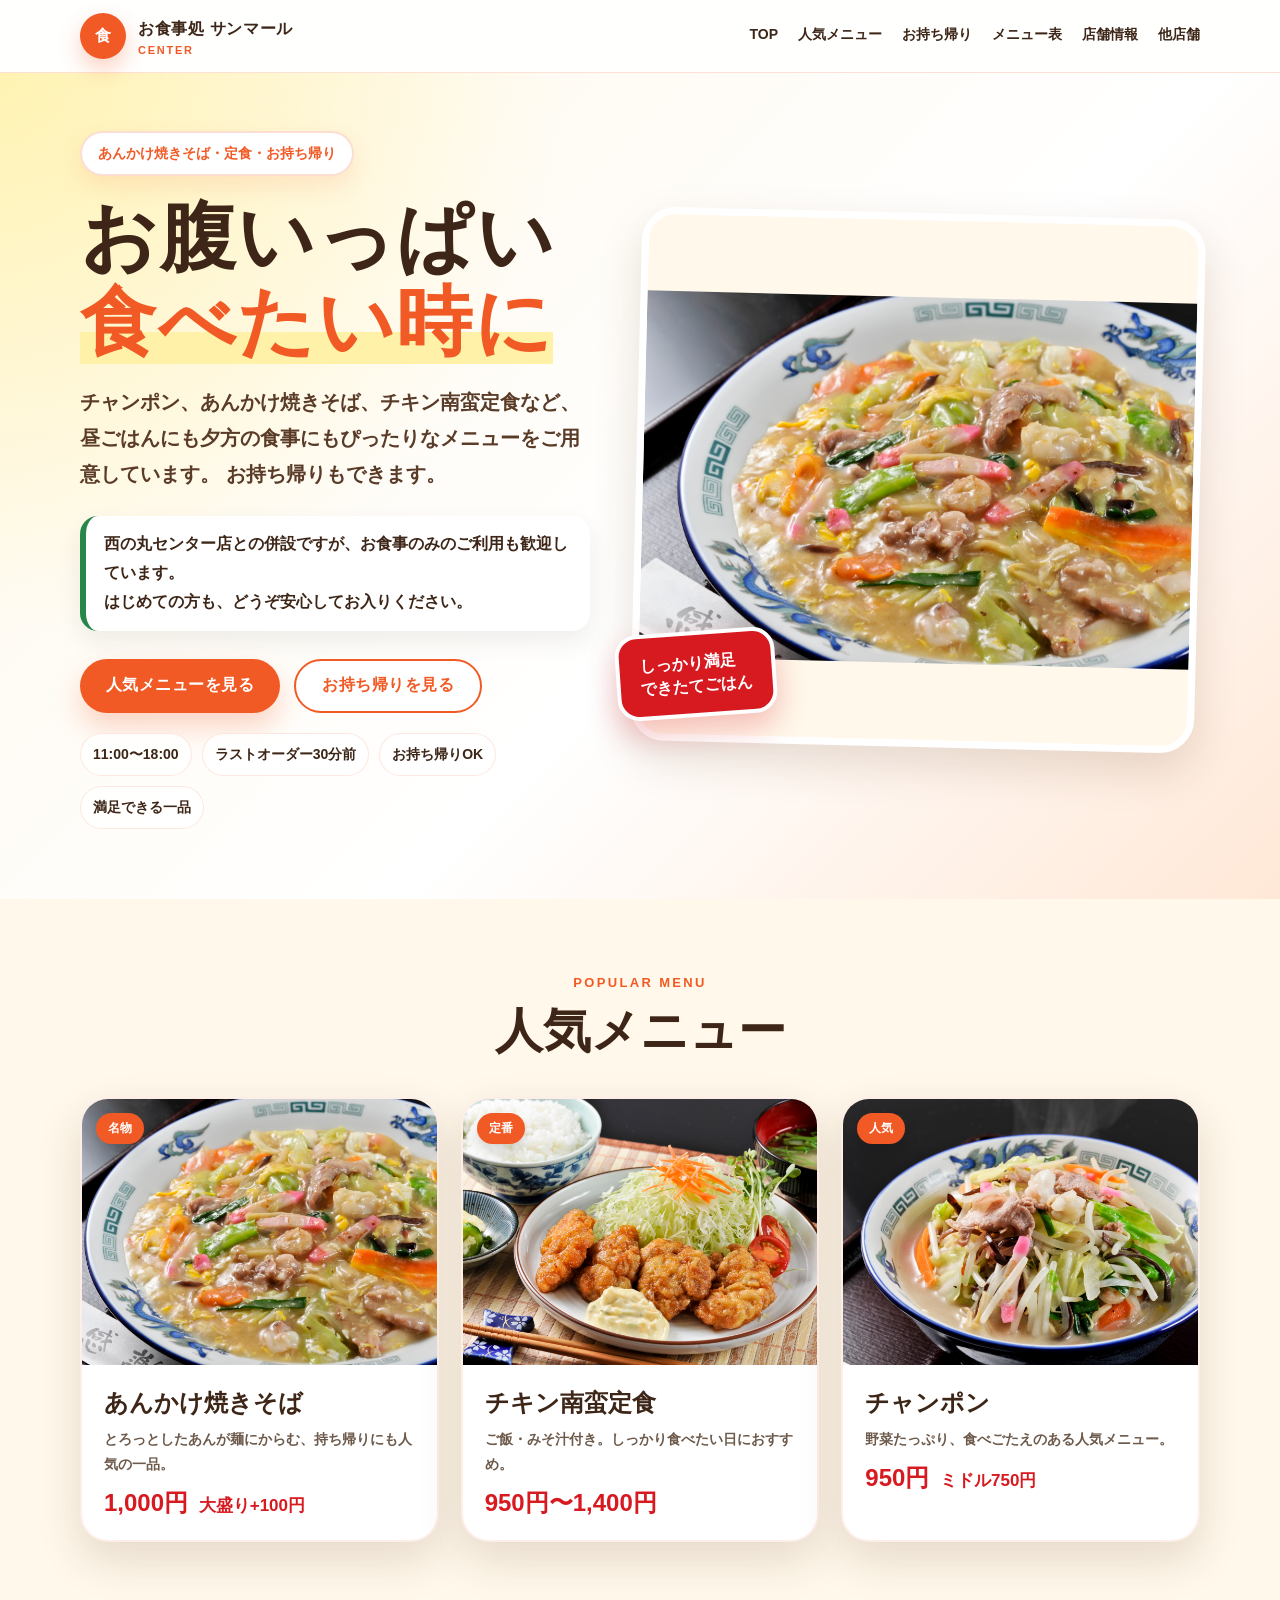
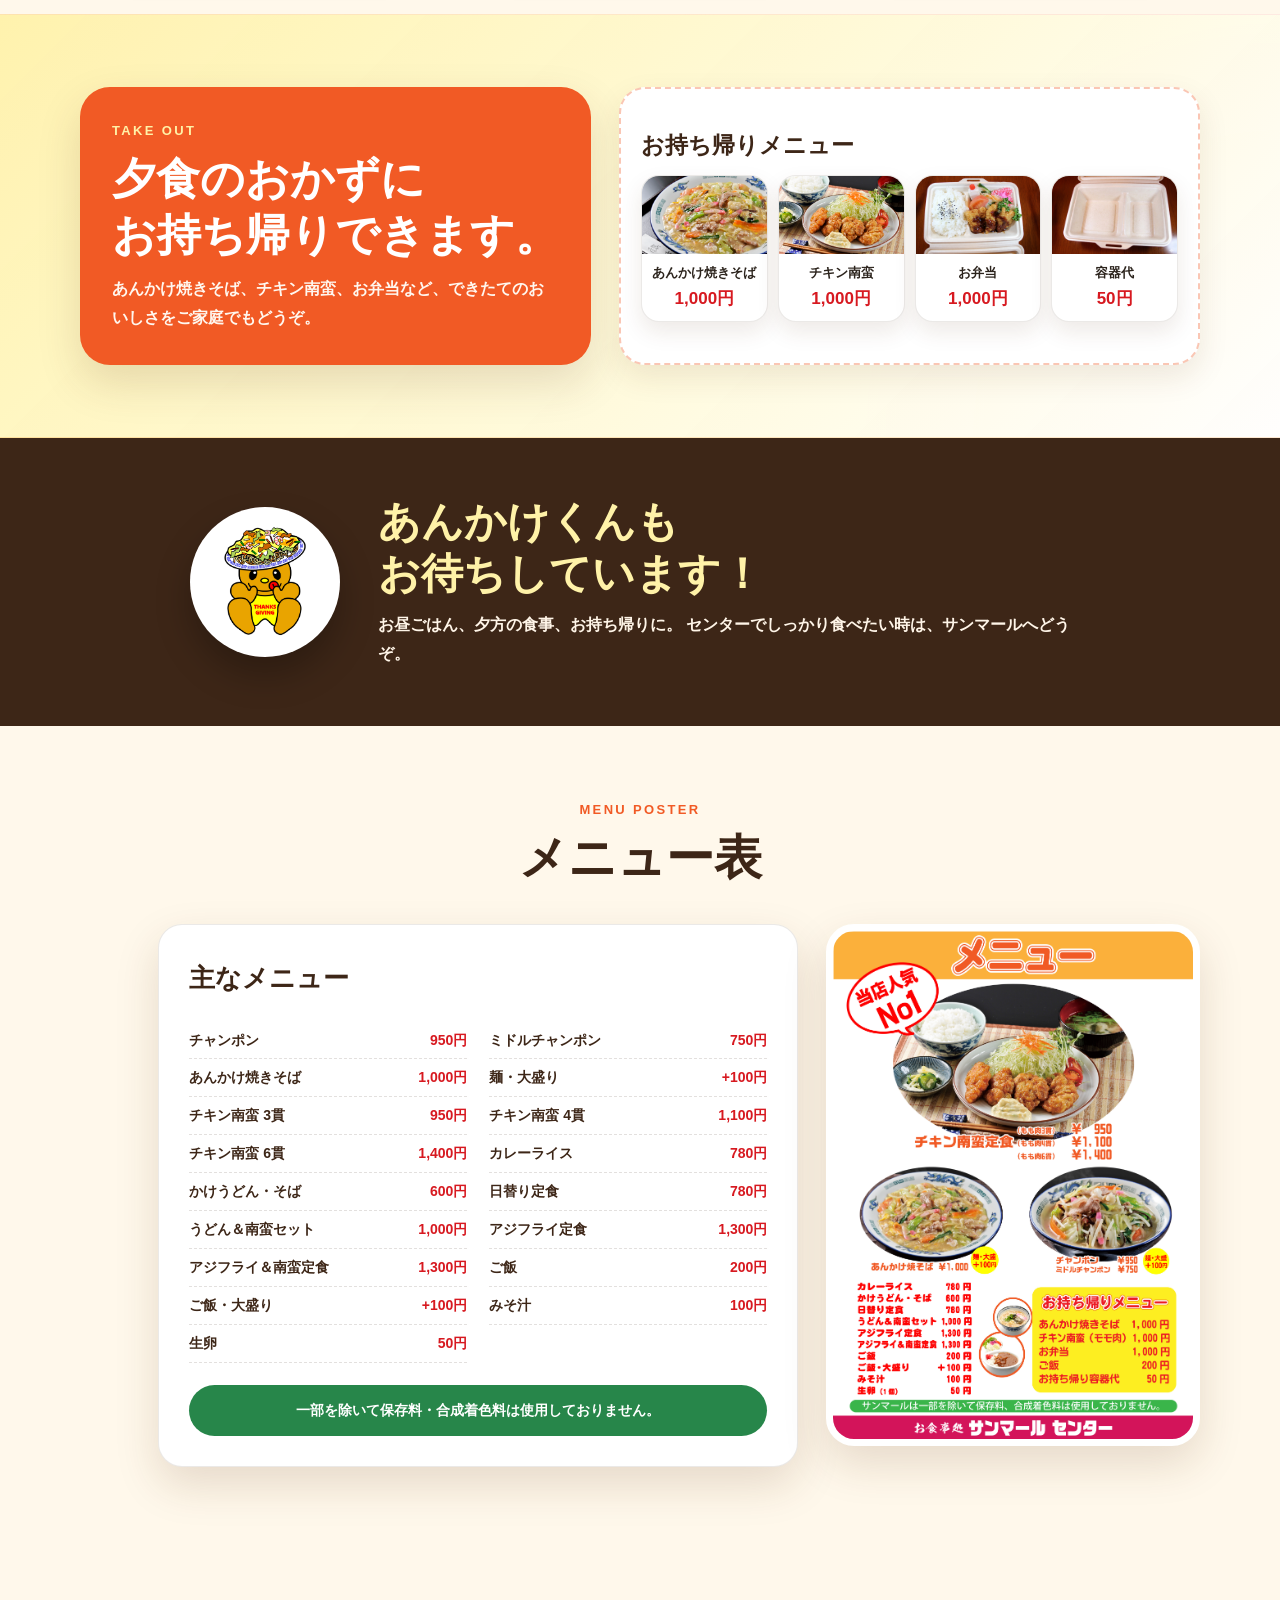
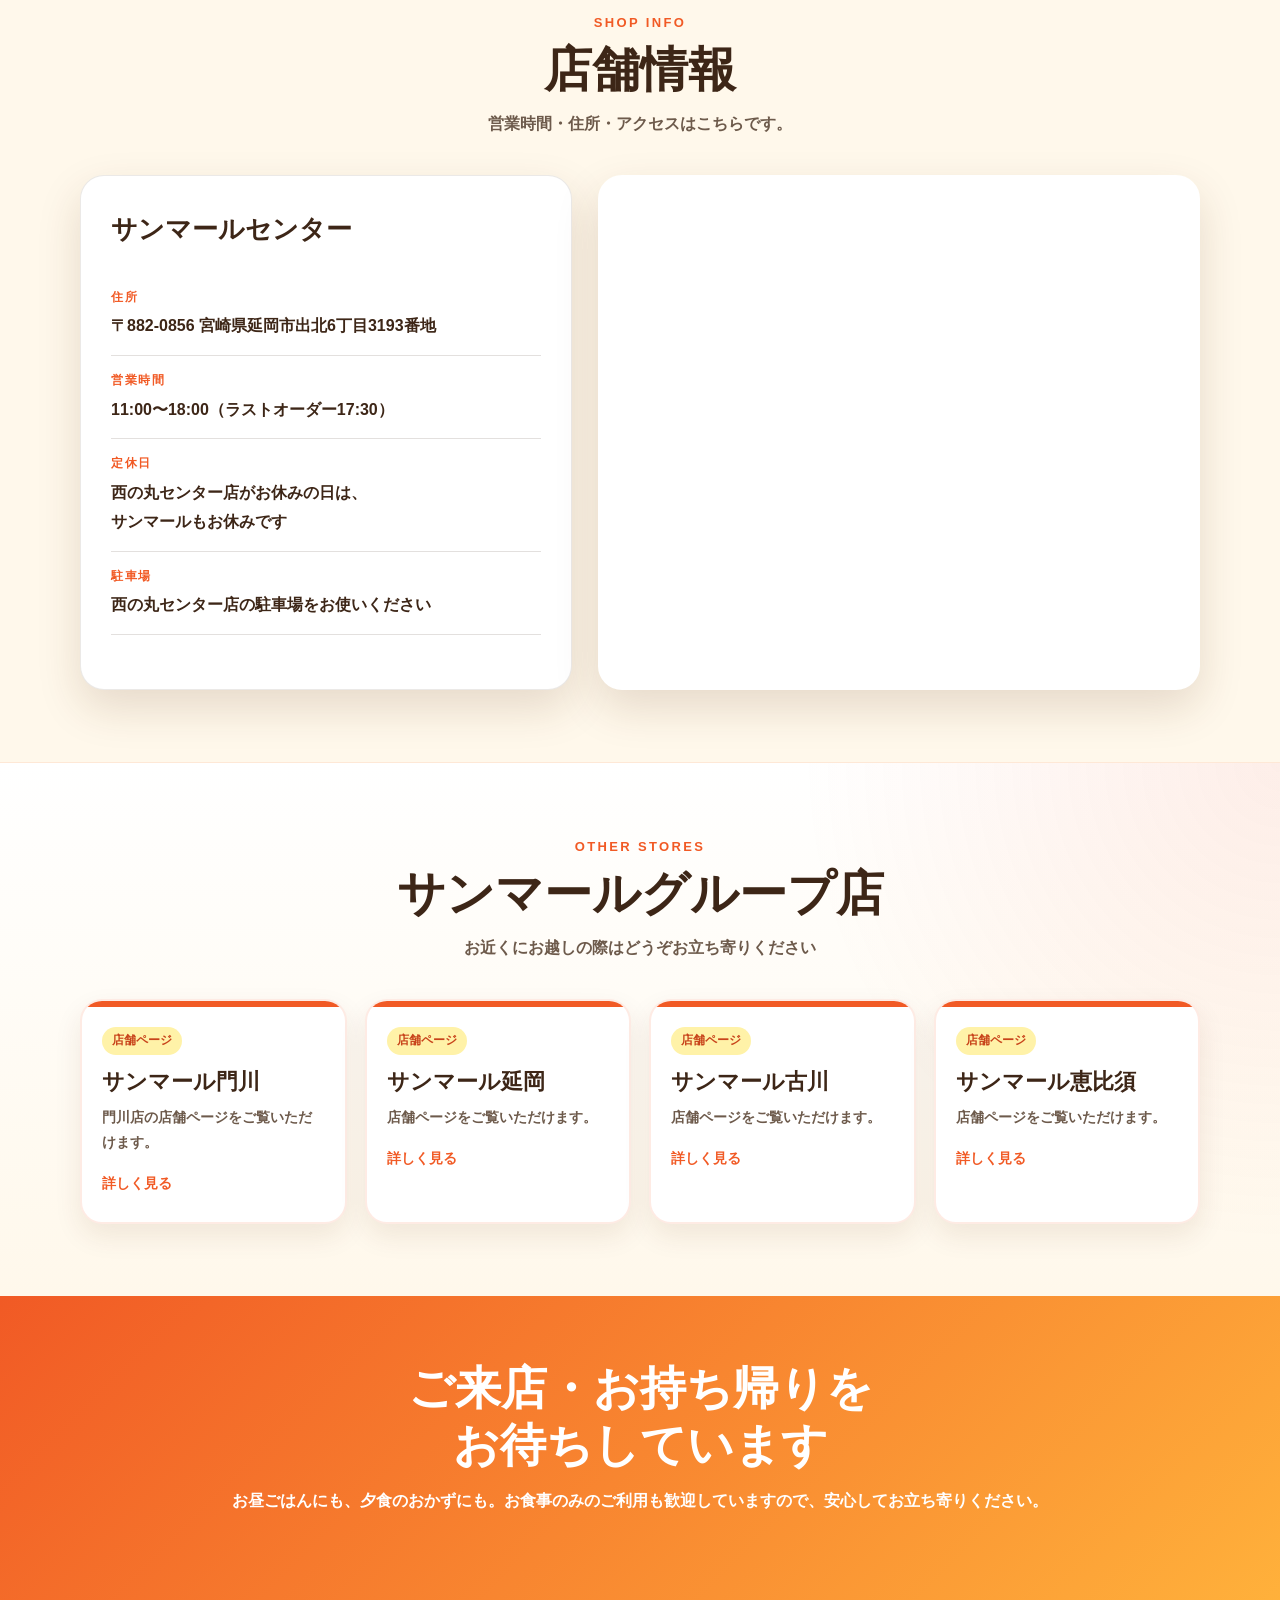
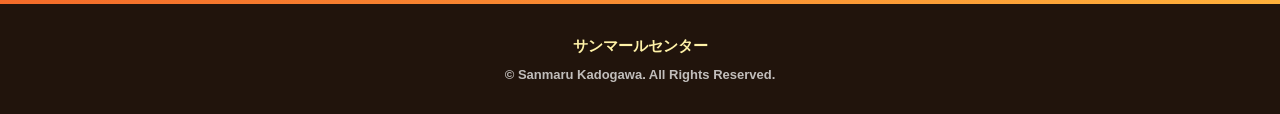
==== commit 386a130f: "googleアナリティクスの測定IDを設置" ====
--- a/center.html
+++ b/center.html
@@ -1,6 +1,15 @@
 <!DOCTYPE html>
 <html lang="ja">
 <head>
+  <!-- Google tag (gtag.js) -->
+  <script async src="https://www.googletagmanager.com/gtag/js?id=G-X9LEX3S0GC"></script>
+  <script>
+    window.dataLayer = window.dataLayer || [];
+    function gtag(){dataLayer.push(arguments);}
+    gtag('js', new Date());
+
+    gtag('config', 'G-X9LEX3S0GC');
+  </script>
   <meta charset="UTF-8" />
   <meta name="viewport" content="width=device-width, initial-scale=1.0" />
   <title>サンマールセンター｜あんかけ焼きそば・定食・お持ち帰り</title>
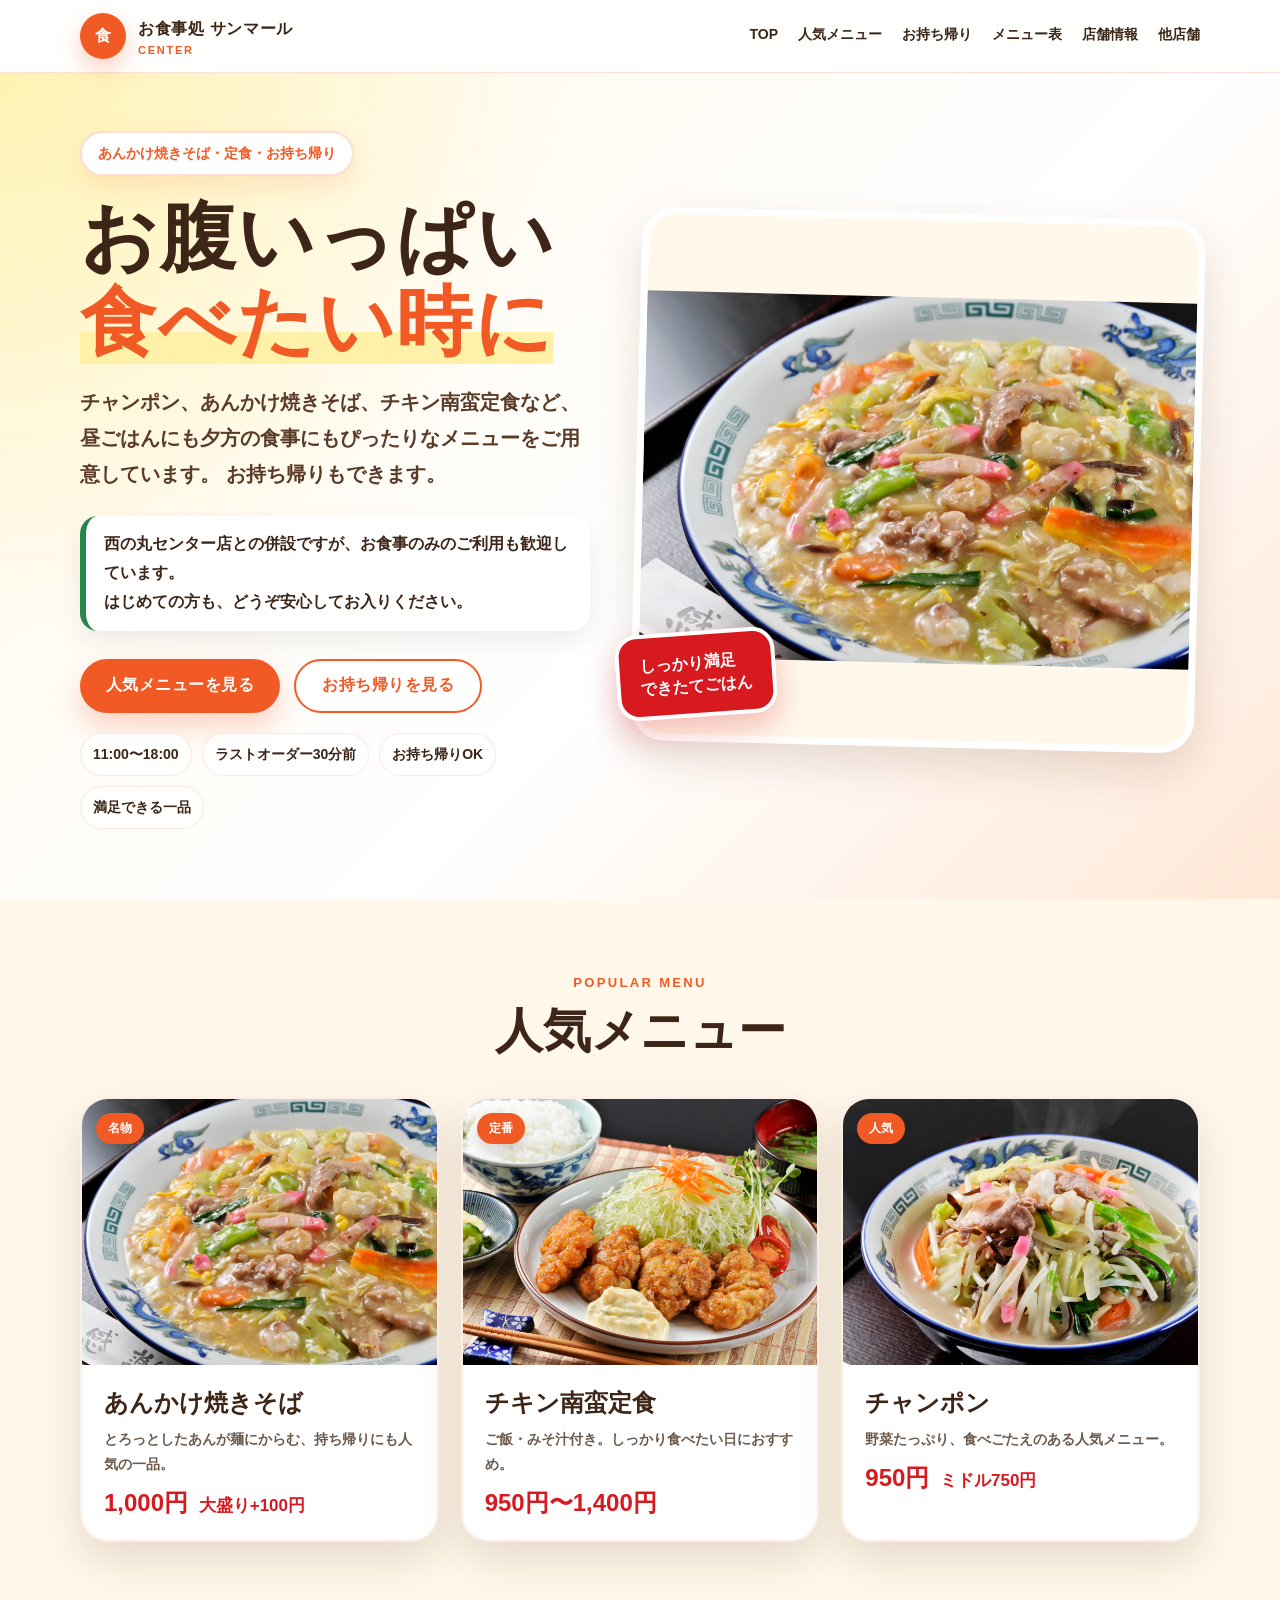
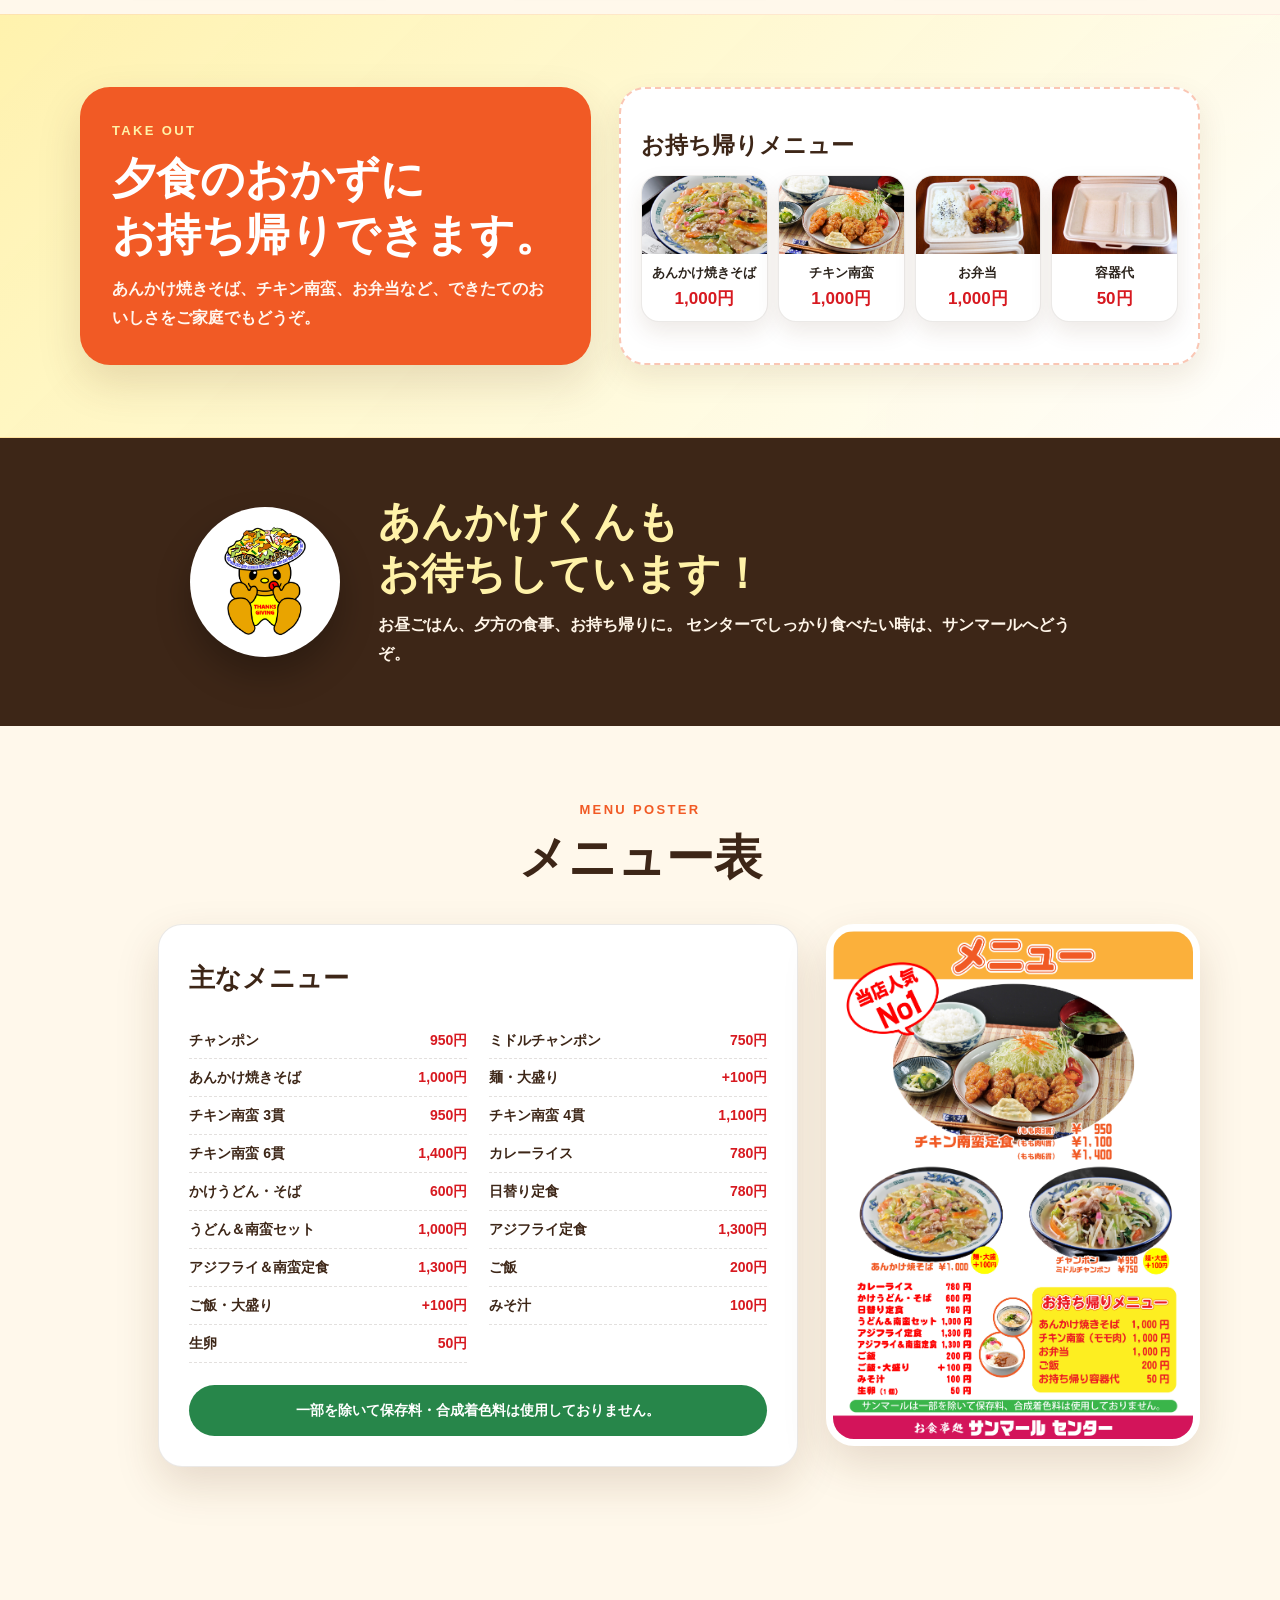
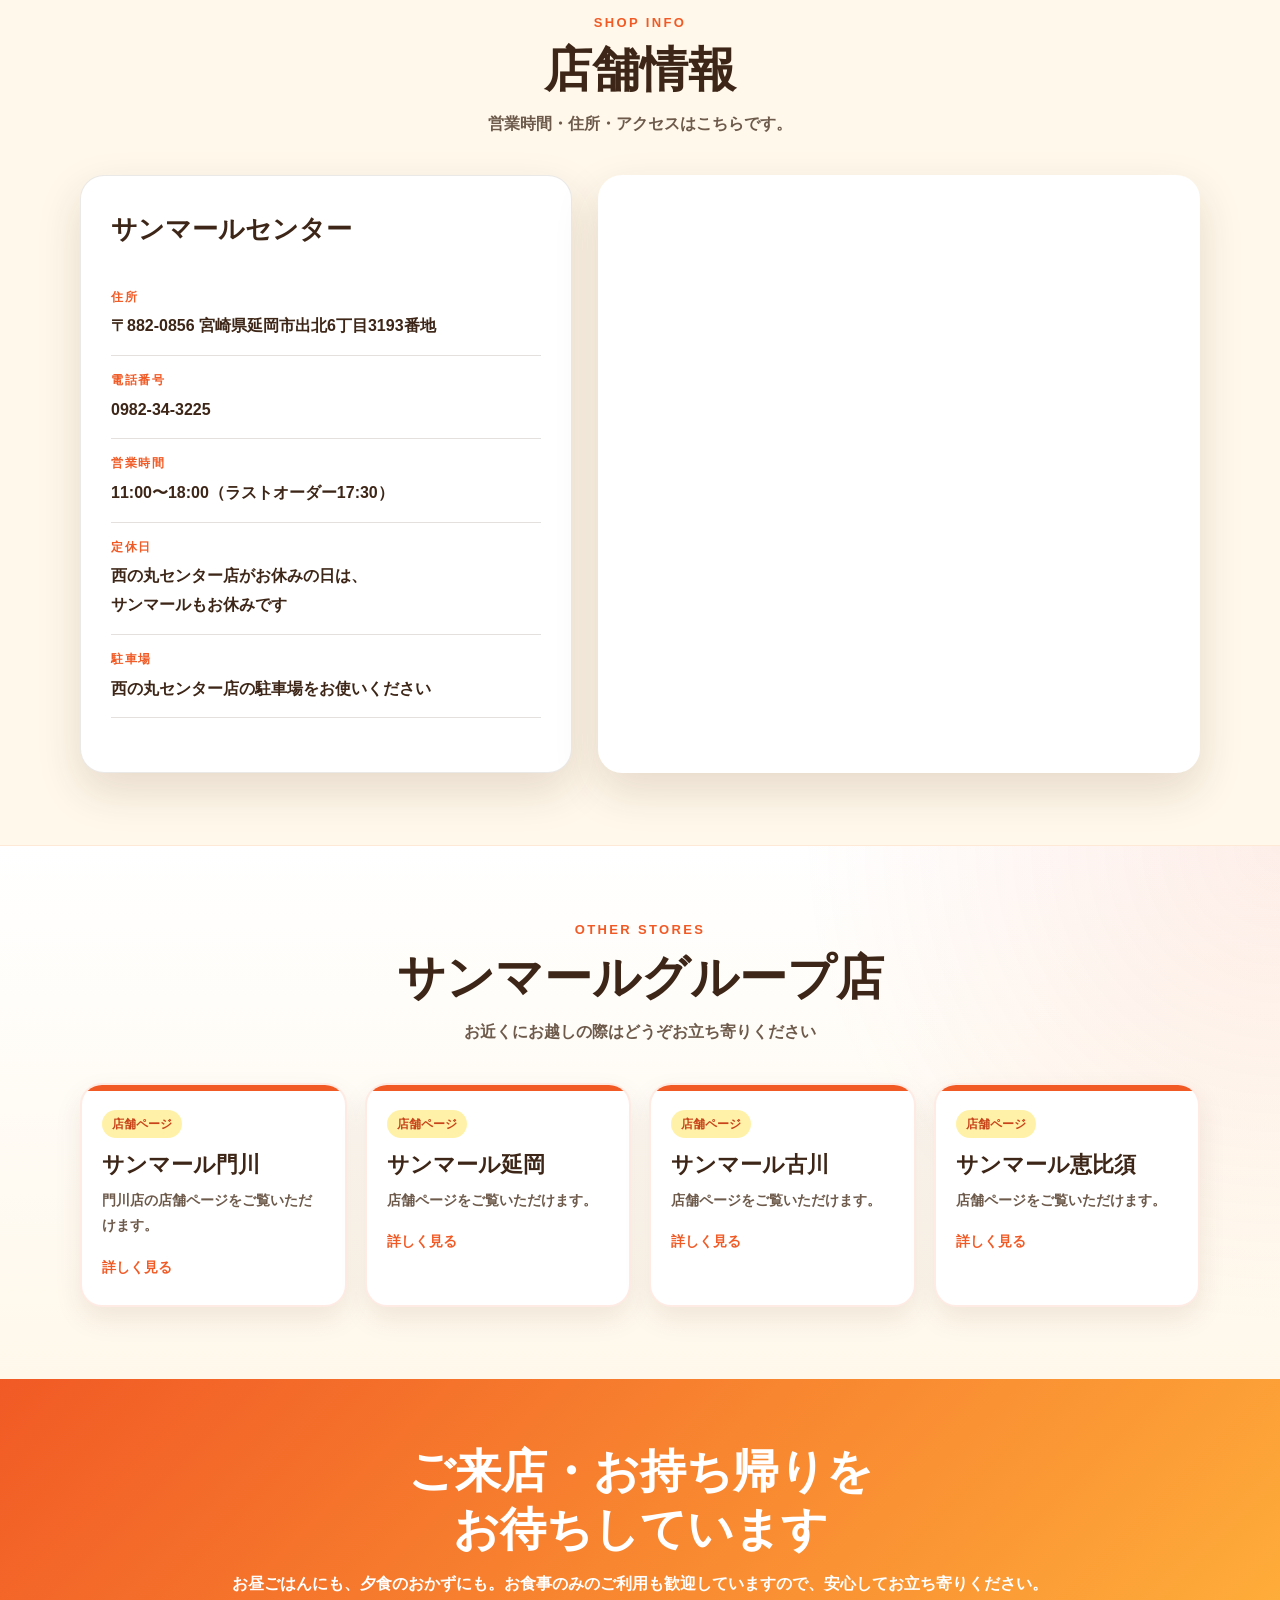
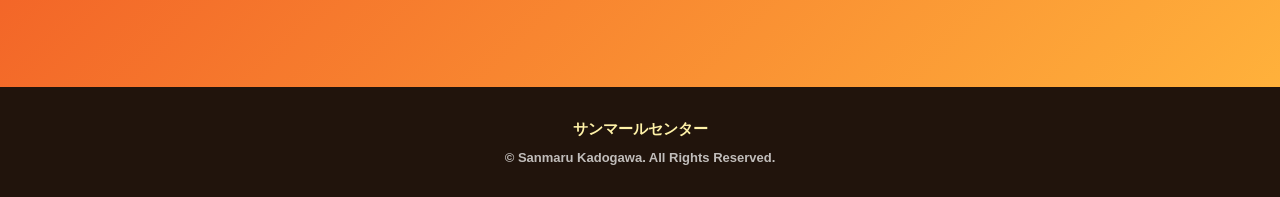
==== commit 62180dad: "各店舗に電話番号を表示" ====
--- a/center.html
+++ b/center.html
@@ -1209,6 +1209,7 @@
         <div class="info-card">
           <h3>サンマールセンター</h3>
           <div class="info-row"><strong>住所</strong><span>〒882-0856 宮崎県延岡市出北6丁目3193番地</span></div>
+          <div class="info-row"><strong>電話番号</strong><span><a href="tel:0982343225">0982-34-3225</a></span></div>
           <div class="info-row"><strong>営業時間</strong><span>11:00〜18:00（ラストオーダー17:30）</span></div>
           <div class="info-row"><strong>定休日</strong><span>西の丸センター店がお休みの日は、<br>サンマールもお休みです</span></div>
           <div class="info-row"><strong>駐車場</strong><span>西の丸センター店の駐車場をお使いください</span></div>
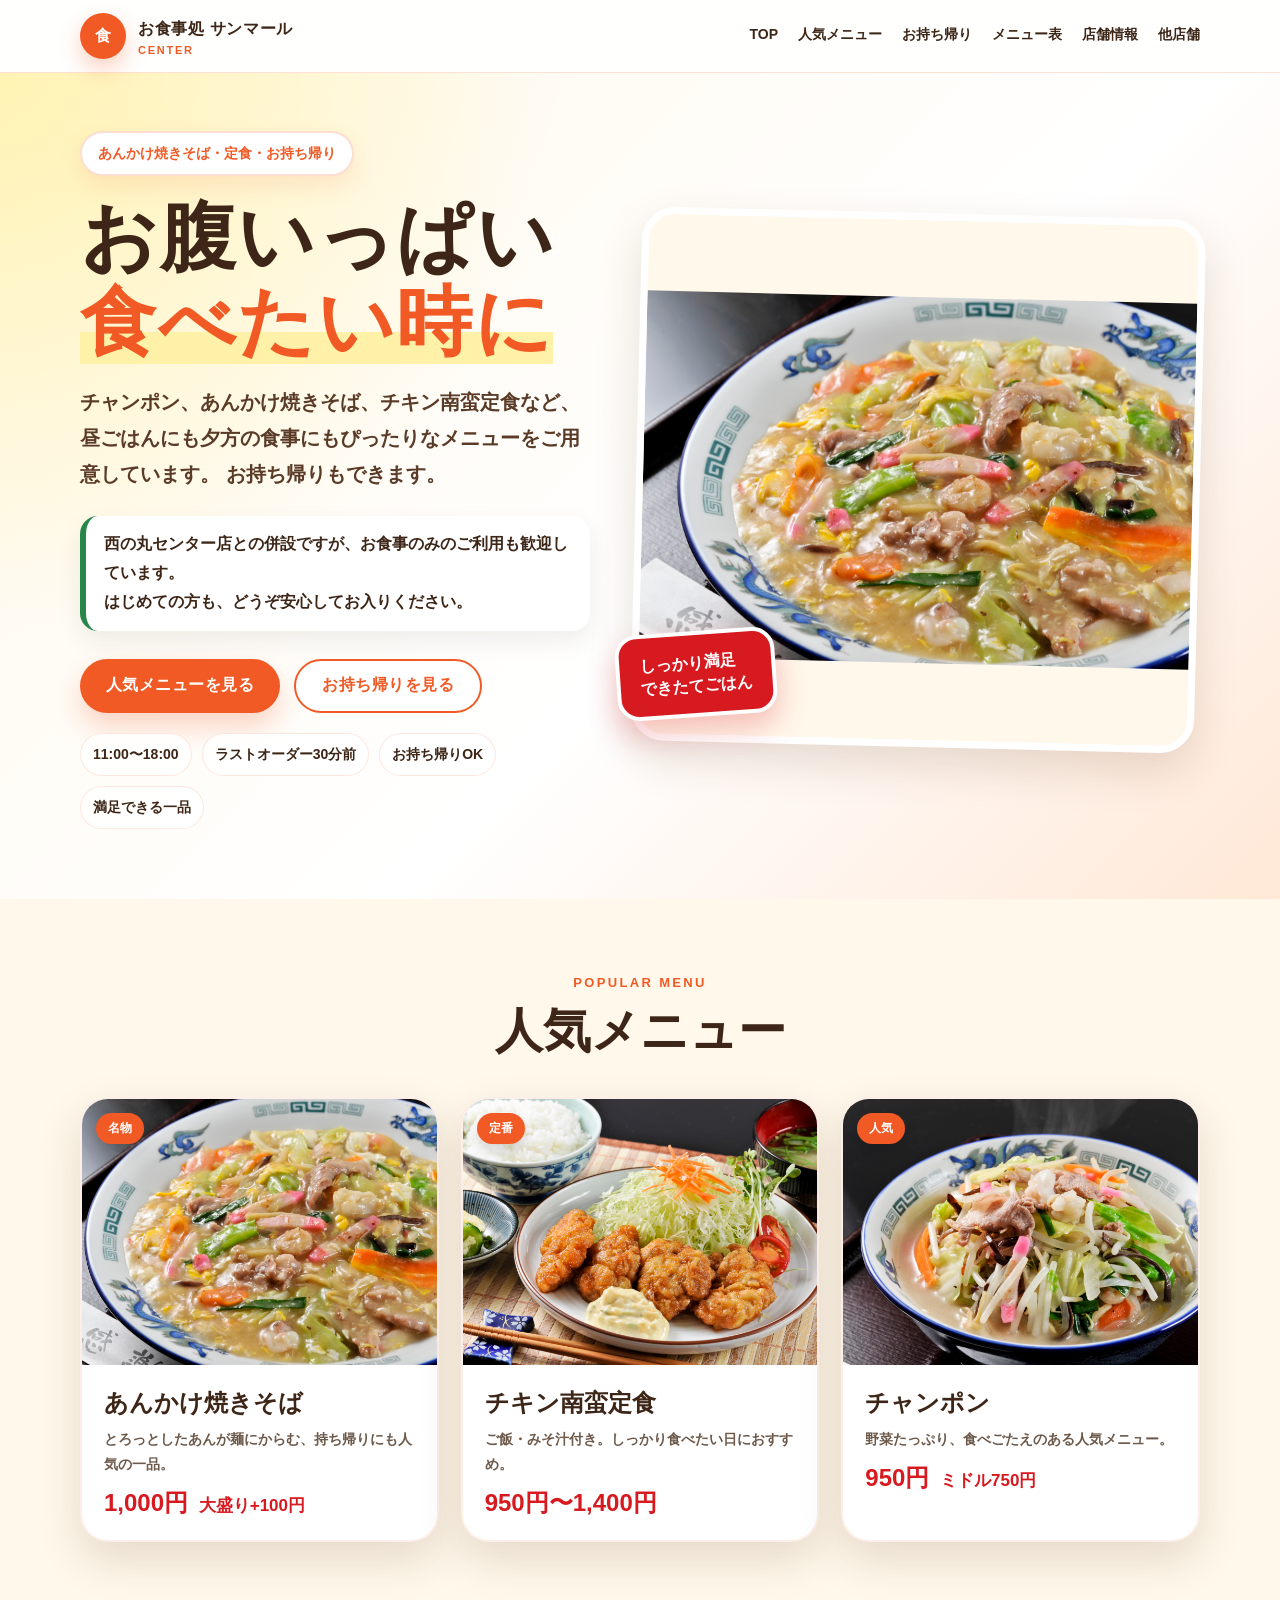
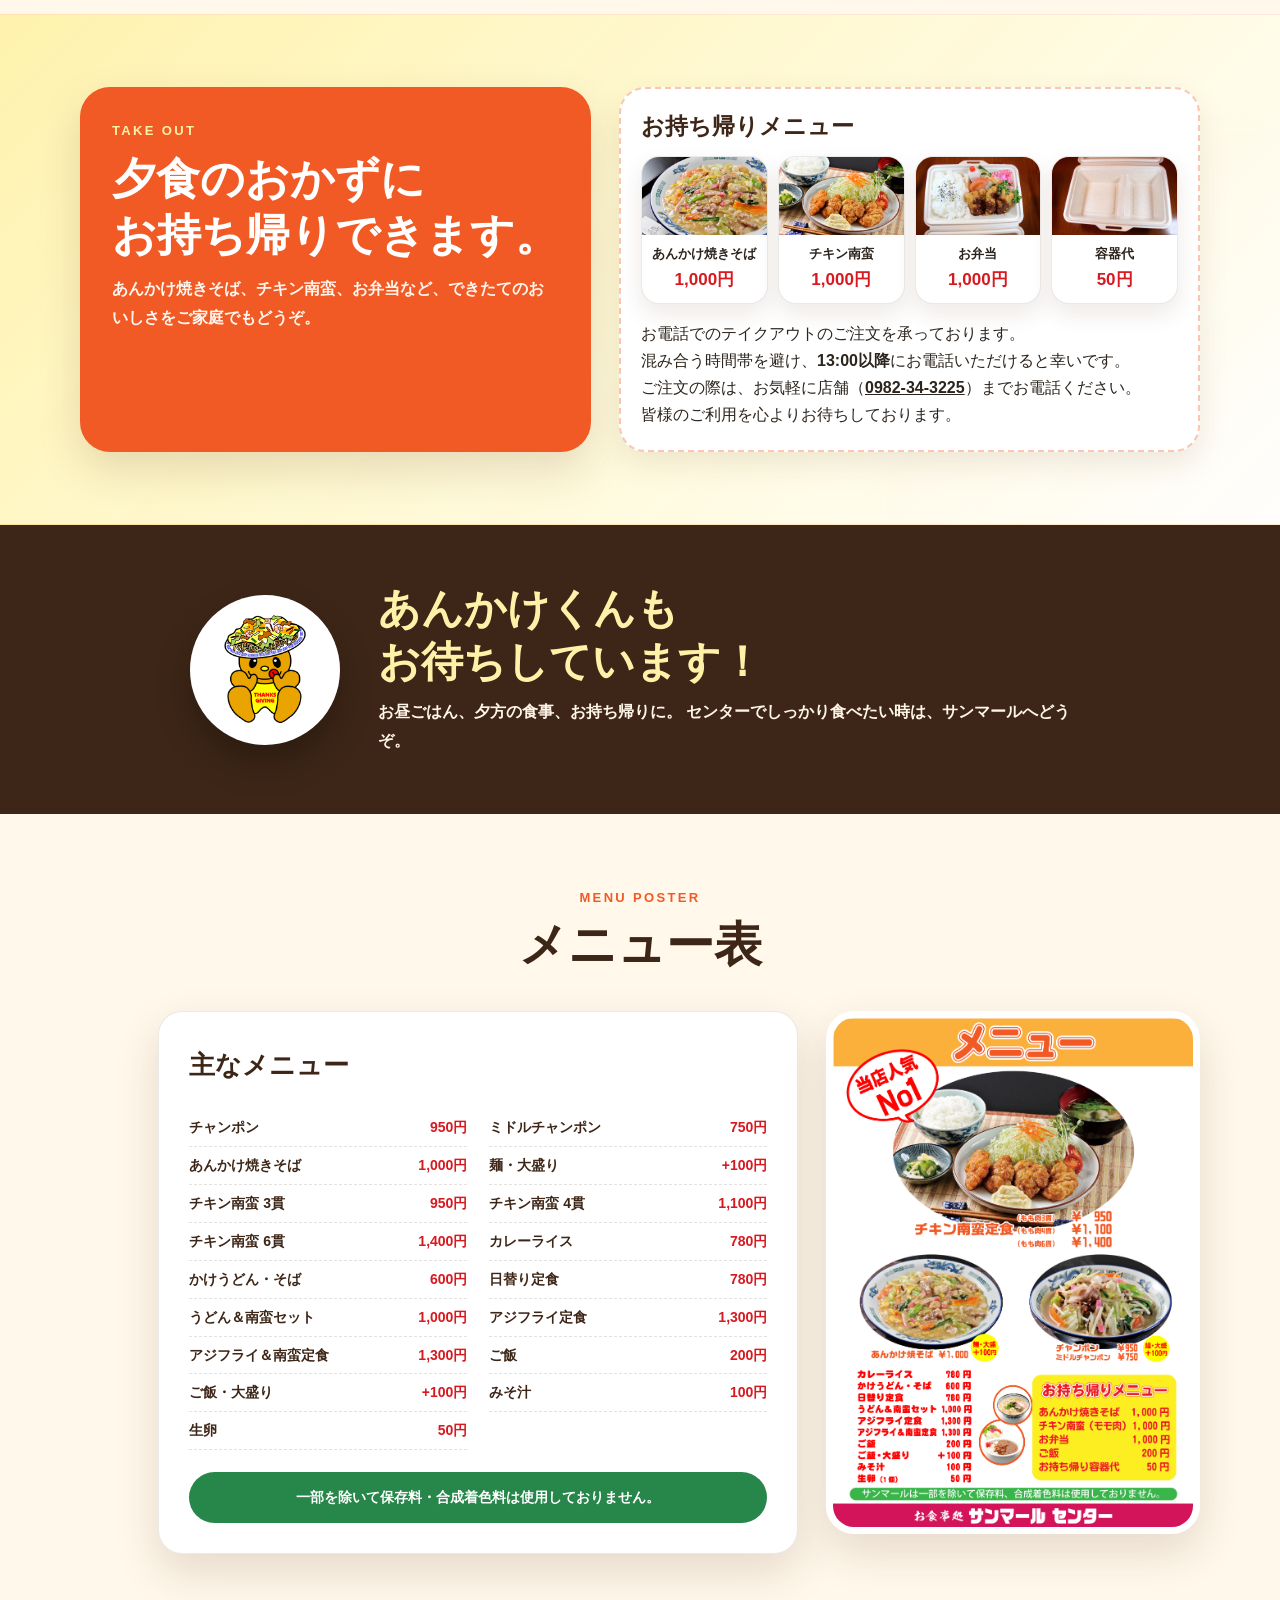
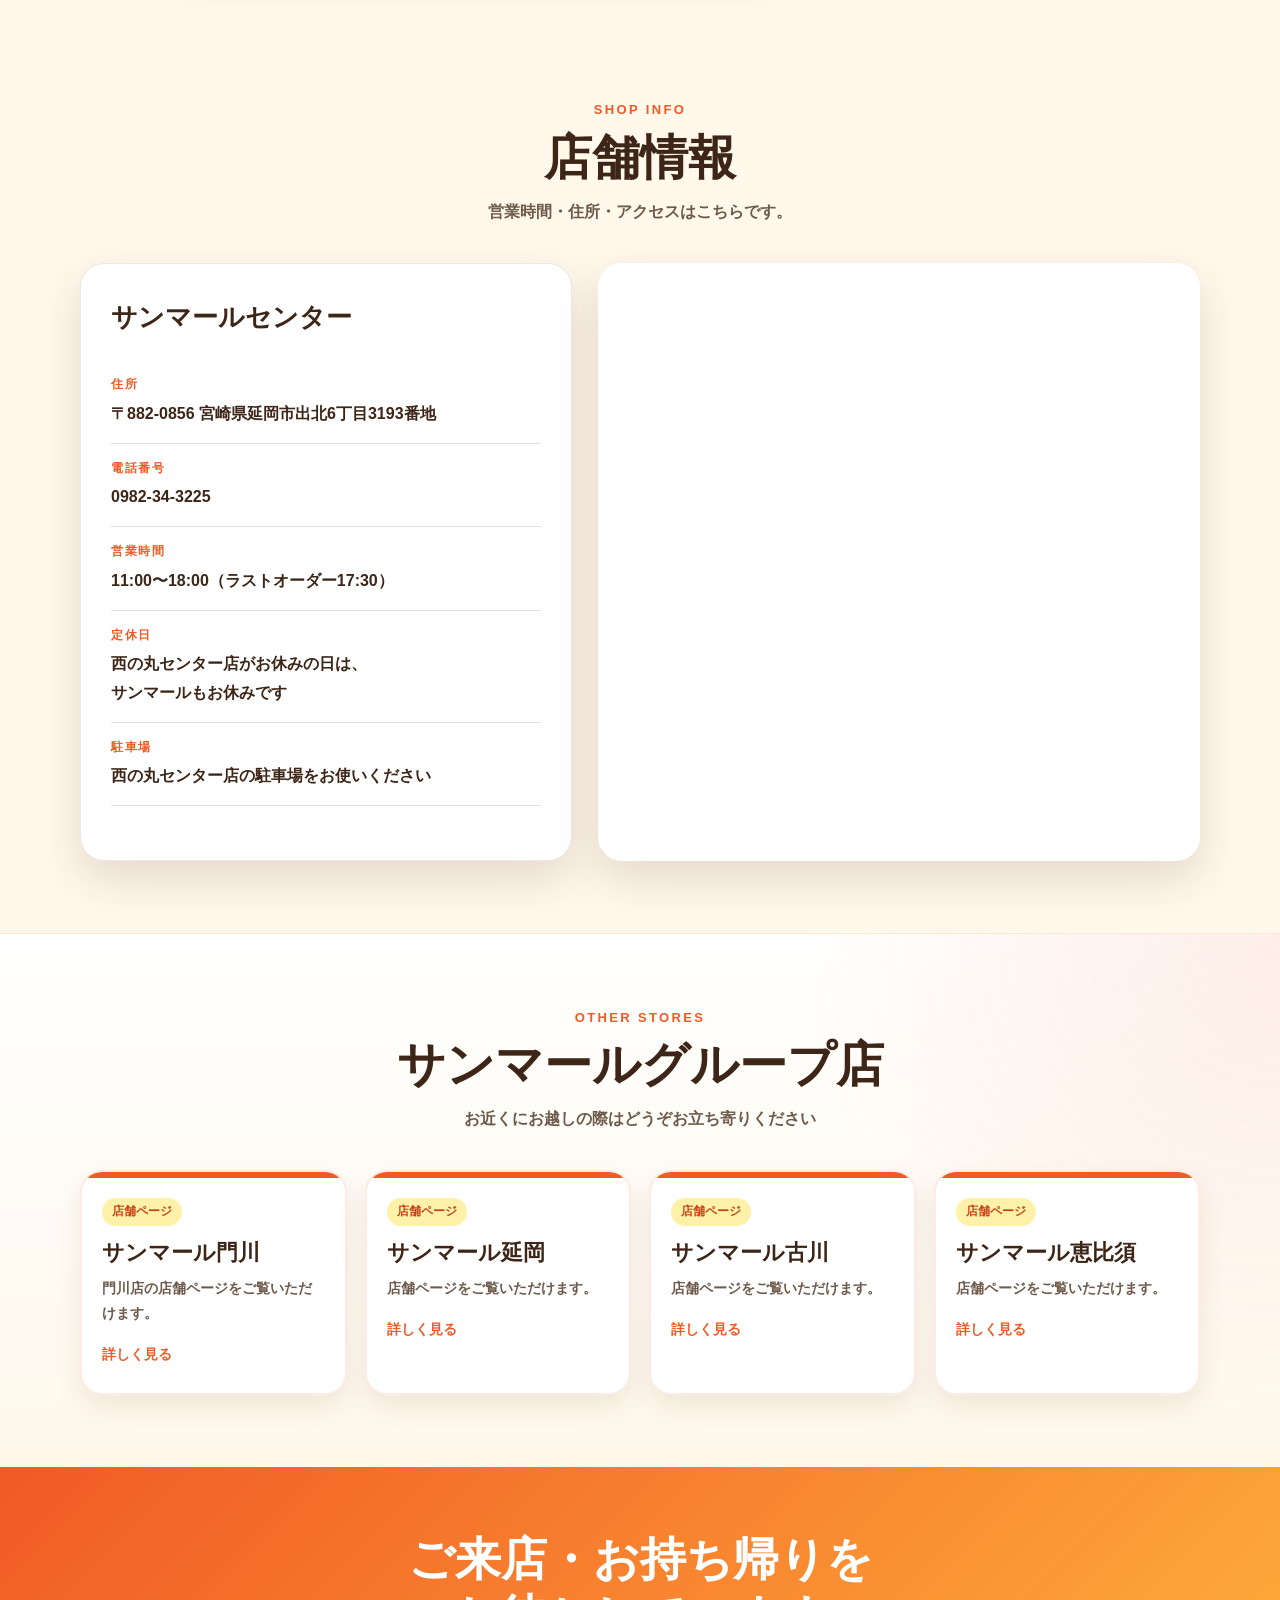
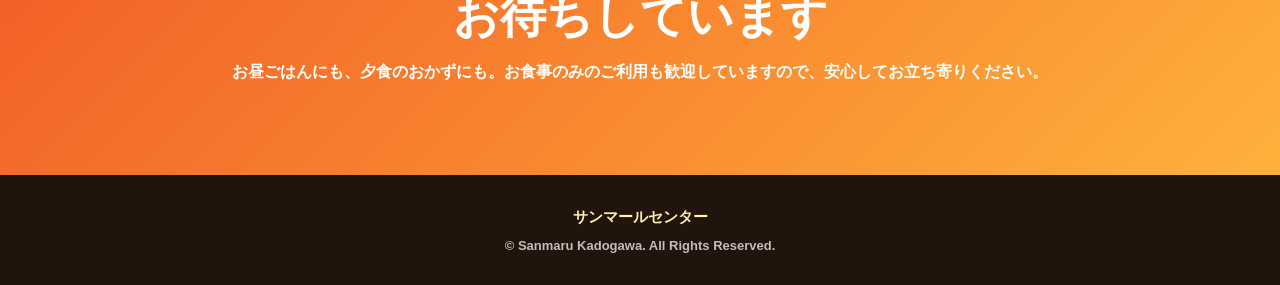
==== commit d60a8f67: "お持ち帰り用の案内文追加" ====
--- a/center.html
+++ b/center.html
@@ -477,6 +477,16 @@
       display: grid;
       grid-template-columns: repeat(4, 1fr);
       gap: 10px;
+    }
+
+    .takeout-order {
+      margin: 16px 0 0;
+      line-height: 1.7;
+    }
+
+    .takeout-order a {
+      font-weight: 800;
+      text-decoration: underline;
     }
 
     .takeout-card {
@@ -1143,6 +1153,12 @@
                 <div class="takeout-card-body">容器代<span>50円</span></div>
               </article>
             </div>
+            <p class="takeout-order">
+              お電話でのテイクアウトのご注文を承っております。<br>
+              混み合う時間帯を避け、<strong>13:00以降</strong>にお電話いただけると幸いです。<br>
+              ご注文の際は、お気軽に店舗（<a href="tel:0982343225">0982-34-3225</a>）までお電話ください。<br>
+              皆様のご利用を心よりお待ちしております。
+            </p>
           </div>
         </div>
       </div>
